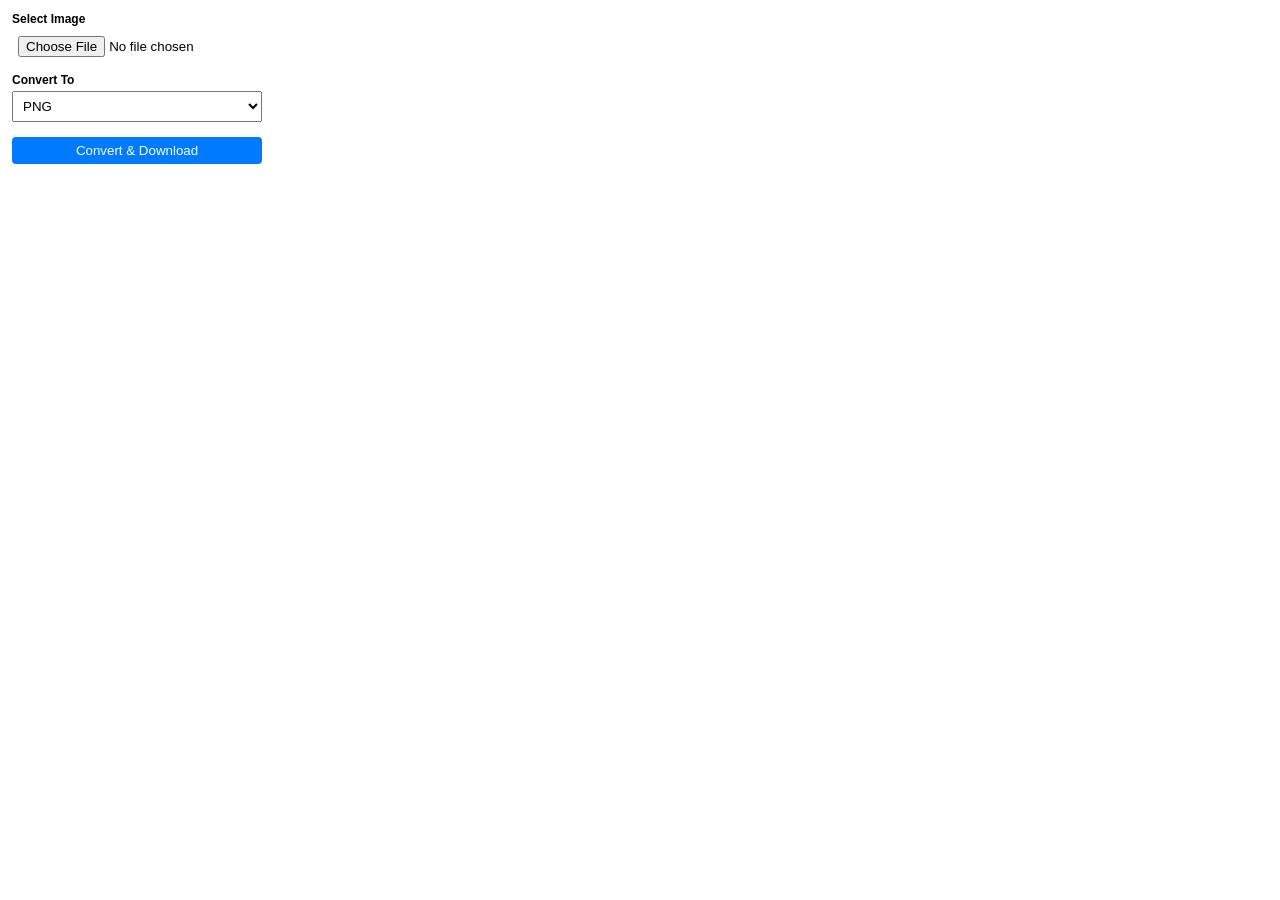
==== index.html @ ce46922d "Update and rename popup.html to index.html" ====
<!DOCTYPE html>
<html lang="en">
<head>
  <meta charset="UTF-8">
  <style>
    body {
      font-family: Arial, sans-serif;
      width: 250px;
      padding: 12px;
      margin: 0;
    }
    .field {
      margin-bottom: 10px;
    }
    label {
      font-size: 12px;
      font-weight: bold;
      display: block;
      margin-bottom: 4px;
    }
    input, select, button {
      width: 100%;
      padding: 6px;
      box-sizing: border-box;
    }
    button {
      background-color: #007bff;
      color: white;
      border: none;
      border-radius: 4px;
      cursor: pointer;
      margin-top: 5px;
    }
    button:hover {
      background-color: #0056b3;
    }
  </style>
</head>
<body>
  <div class="field">
    <label>Select Image</label>
    <input type="file" id="imageInput" accept="image/*">
  </div>

  <div class="field">
    <label>Convert To</label>
    <select id="formatSelect">
      <option value="image/png">PNG</option>
      <option value="image/jpeg">JPEG</option>
      <option value="image/webp">WebP</option>
    </select>
  </div>

  <button id="convertBtn">Convert & Download</button>

  <script src="script.js"></script>
</body>
</html>
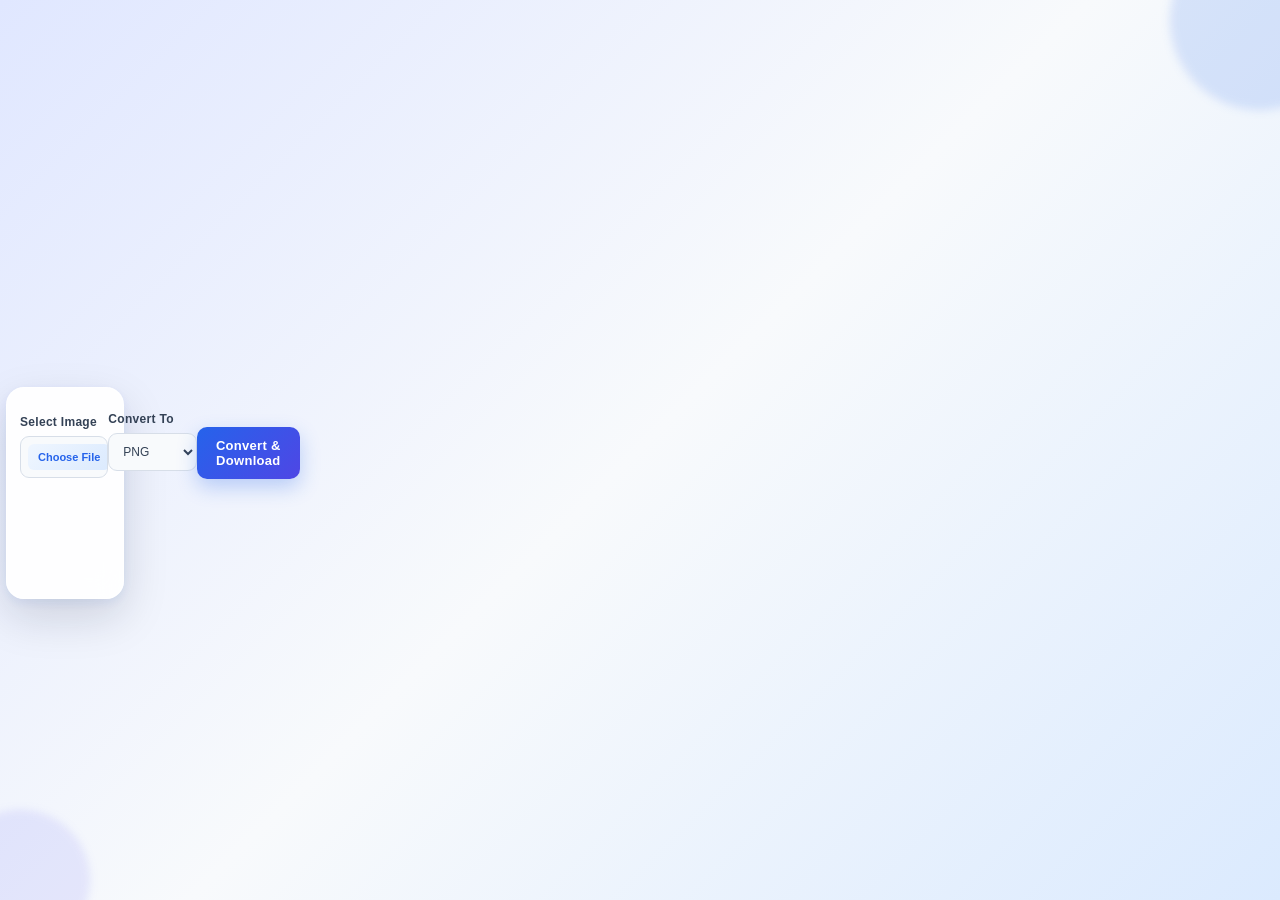
==== commit 65c480b0: "Update index.html" ====
--- a/index.html
+++ b/index.html
@@ -1,42 +1,255 @@
 <!DOCTYPE html>
+
 <html lang="en">
 <head>
   <meta charset="UTF-8">
+
   <style>
+    * {
+      margin: 0;
+      padding: 0;
+      box-sizing: border-box;
+    }
+
     body {
+      width: 320px;
+      min-height: 100vh;
+      padding: 20px;
       font-family: Arial, sans-serif;
-      width: 250px;
-      padding: 12px;
-      margin: 0;
-    }
+      background: linear-gradient(135deg, #e0e7ff, #f8fafc, #dbeafe);
+      display: flex;
+      align-items: center;
+      justify-content: center;
+      color: #1e293b;
+      overflow: hidden;
+    }
+
+    /* Main Container */
+    body::before {
+      content: "";
+      position: fixed;
+      width: 180px;
+      height: 180px;
+      background: rgba(37, 99, 235, 0.15);
+      border-radius: 50%;
+      top: -70px;
+      right: -70px;
+      filter: blur(5px);
+      animation: float 6s ease-in-out infinite;
+    }
+
+    body::after {
+      content: "";
+      position: fixed;
+      width: 140px;
+      height: 140px;
+      background: rgba(99, 102, 241, 0.12);
+      border-radius: 50%;
+      bottom: -50px;
+      left: -50px;
+      filter: blur(4px);
+      animation: floatReverse 7s ease-in-out infinite;
+    }
+
+    /* Make form content appear as one premium card */
+    .field,
+    button {
+      position: relative;
+      z-index: 2;
+    }
+
+    /* Creating a visual card effect */
+    .field:first-child {
+      margin-top: 10px;
+    }
+
+    /* Card-style background behind content */
+    body {
+      position: relative;
+    }
+
+    body > .field,
+    body > button {
+      width: 100%;
+      max-width: 280px;
+    }
+
+    /* Group appearance using fields */
+    .field:first-child::before {
+      content: "";
+      position: absolute;
+      z-index: -1;
+      top: -28px;
+      left: -14px;
+      width: calc(100% + 28px);
+      height: 210px;
+      background: rgba(255, 255, 255, 0.92);
+      border: 1px solid rgba(255, 255, 255, 0.8);
+      border-radius: 18px;
+      box-shadow:
+        0 18px 45px rgba(15, 23, 42, 0.15),
+        0 4px 12px rgba(37, 99, 235, 0.08);
+      backdrop-filter: blur(12px);
+      animation: cardEnter 0.7s ease-out;
+    }
+
     .field {
-      margin-bottom: 10px;
-    }
+      margin-bottom: 18px;
+      animation: fadeUp 0.6s ease forwards;
+    }
+
+    .field:nth-child(2) {
+      animation-delay: 0.1s;
+    }
+
     label {
       font-size: 12px;
-      font-weight: bold;
+      font-weight: 700;
       display: block;
-      margin-bottom: 4px;
-    }
-    input, select, button {
+      margin-bottom: 7px;
+      color: #334155;
+      letter-spacing: 0.3px;
+    }
+
+    input,
+    select {
       width: 100%;
-      padding: 6px;
-      box-sizing: border-box;
-    }
+      padding: 10px;
+      border: 1px solid #d7dee8;
+      border-radius: 9px;
+      background: #f8fafc;
+      color: #334155;
+      font-size: 12px;
+      outline: none;
+      transition: all 0.25s ease;
+    }
+
+    input:hover,
+    select:hover {
+      border-color: #93c5fd;
+      background: #ffffff;
+    }
+
+    input:focus,
+    select:focus {
+      border-color: #2563eb;
+      background: #ffffff;
+      box-shadow: 0 0 0 4px rgba(37, 99, 235, 0.12);
+      transform: translateY(-1px);
+    }
+
+    /* File Input */
+    input[type="file"] {
+      cursor: pointer;
+      padding: 7px;
+    }
+
+    input[type="file"]::file-selector-button {
+      border: none;
+      background: linear-gradient(135deg, #eff6ff, #dbeafe);
+      color: #2563eb;
+      padding: 7px 10px;
+      border-radius: 6px;
+      margin-right: 8px;
+      font-size: 11px;
+      font-weight: 700;
+      cursor: pointer;
+      transition: all 0.25s ease;
+    }
+
+    input[type="file"]::file-selector-button:hover {
+      background: #2563eb;
+      color: white;
+      transform: scale(1.03);
+    }
+
+    select {
+      cursor: pointer;
+    }
+
+    /* Button */
     button {
-      background-color: #007bff;
+      padding: 11px;
+      margin-top: 5px;
+      border: none;
+      border-radius: 10px;
+      background: linear-gradient(135deg, #2563eb, #4f46e5);
       color: white;
-      border: none;
-      border-radius: 4px;
-      cursor: pointer;
-      margin-top: 5px;
-    }
+      font-size: 13px;
+      font-weight: 700;
+      letter-spacing: 0.3px;
+      cursor: pointer;
+      box-shadow:
+        0 8px 20px rgba(37, 99, 235, 0.28);
+      transition: all 0.25s ease;
+      animation: fadeUp 0.6s ease forwards;
+      animation-delay: 0.2s;
+      opacity: 0;
+    }
+
     button:hover {
-      background-color: #0056b3;
+      transform: translateY(-3px);
+      box-shadow:
+        0 12px 25px rgba(37, 99, 235, 0.35);
+    }
+
+    button:active {
+      transform: translateY(0);
+      box-shadow:
+        0 5px 12px rgba(37, 99, 235, 0.25);
+    }
+
+    /* Animations */
+
+    @keyframes cardEnter {
+      from {
+        opacity: 0;
+        transform: scale(0.94) translateY(15px);
+      }
+
+      to {
+        opacity: 1;
+        transform: scale(1) translateY(0);
+      }
+    }
+
+    @keyframes fadeUp {
+      from {
+        opacity: 0;
+        transform: translateY(15px);
+      }
+
+      to {
+        opacity: 1;
+        transform: translateY(0);
+      }
+    }
+
+    @keyframes float {
+      0%, 100% {
+        transform: translate(0, 0);
+      }
+
+      50% {
+        transform: translate(-15px, 15px);
+      }
+    }
+
+    @keyframes floatReverse {
+      0%, 100% {
+        transform: translate(0, 0);
+      }
+
+      50% {
+        transform: translate(15px, -12px);
+      }
     }
   </style>
+
 </head>
+
 <body>
+
   <div class="field">
     <label>Select Image</label>
     <input type="file" id="imageInput" accept="image/*">
@@ -51,8 +264,9 @@
     </select>
   </div>
 
-  <button id="convertBtn">Convert & Download</button>
+<button id="convertBtn">Convert & Download</button>
 
   <script src="script.js"></script>
+
 </body>
 </html>
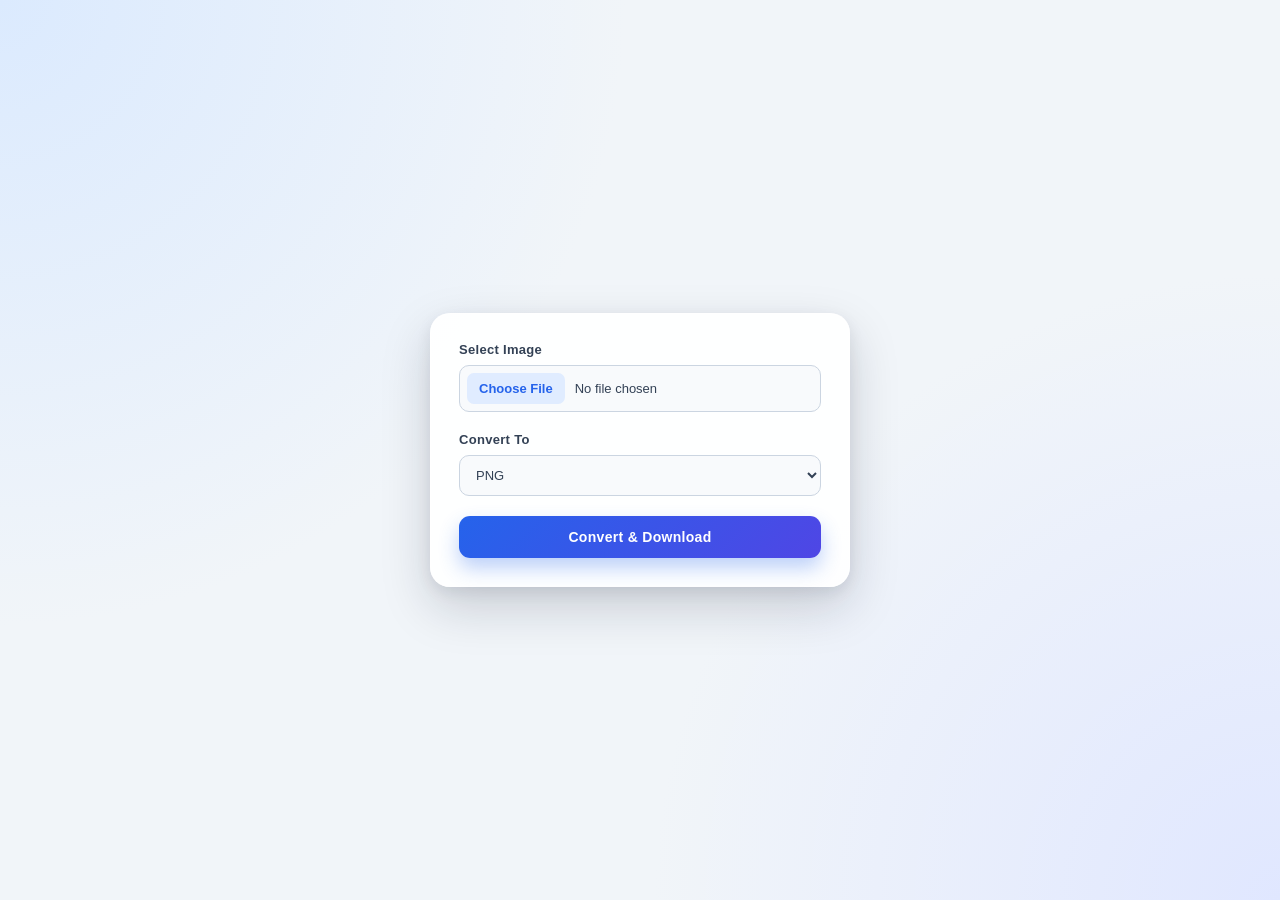
==== commit 9e91df17: "Update index.html" ====
--- a/index.html
+++ b/index.html
@@ -1,5 +1,4 @@
 <!DOCTYPE html>
-
 <html lang="en">
 <head>
   <meta charset="UTF-8">
@@ -12,89 +11,47 @@
     }
 
     body {
-      width: 320px;
+      font-family: Arial, sans-serif;
+      width: 100%;
       min-height: 100vh;
+
+      display: flex;
+      justify-content: center;
+      align-items: center;
+
       padding: 20px;
-      font-family: Arial, sans-serif;
-      background: linear-gradient(135deg, #e0e7ff, #f8fafc, #dbeafe);
-      display: flex;
-      align-items: center;
-      justify-content: center;
+
+      background:
+        radial-gradient(circle at top left, #dbeafe, transparent 40%),
+        radial-gradient(circle at bottom right, #e0e7ff, transparent 40%),
+        #f1f5f9;
+
       color: #1e293b;
-      overflow: hidden;
-    }
-
-    /* Main Container */
-    body::before {
-      content: "";
-      position: fixed;
-      width: 180px;
-      height: 180px;
-      background: rgba(37, 99, 235, 0.15);
-      border-radius: 50%;
-      top: -70px;
-      right: -70px;
-      filter: blur(5px);
-      animation: float 6s ease-in-out infinite;
-    }
-
-    body::after {
-      content: "";
-      position: fixed;
-      width: 140px;
-      height: 140px;
-      background: rgba(99, 102, 241, 0.12);
-      border-radius: 50%;
-      bottom: -50px;
-      left: -50px;
-      filter: blur(4px);
-      animation: floatReverse 7s ease-in-out infinite;
-    }
-
-    /* Make form content appear as one premium card */
-    .field,
-    button {
-      position: relative;
-      z-index: 2;
-    }
-
-    /* Creating a visual card effect */
-    .field:first-child {
-      margin-top: 10px;
-    }
-
-    /* Card-style background behind content */
-    body {
-      position: relative;
-    }
-
-    body > .field,
-    body > button {
-      width: 100%;
-      max-width: 280px;
-    }
-
-    /* Group appearance using fields */
-    .field:first-child::before {
-      content: "";
-      position: absolute;
-      z-index: -1;
-      top: -28px;
-      left: -14px;
-      width: calc(100% + 28px);
-      height: 210px;
+    }
+
+    /* Main Card */
+    .converter-box {
+      width: 100%;
+      max-width: 420px;
+
+      padding: 28px;
+
       background: rgba(255, 255, 255, 0.92);
+
+      border-radius: 20px;
+
       border: 1px solid rgba(255, 255, 255, 0.8);
-      border-radius: 18px;
-      box-shadow:
-        0 18px 45px rgba(15, 23, 42, 0.15),
-        0 4px 12px rgba(37, 99, 235, 0.08);
-      backdrop-filter: blur(12px);
-      animation: cardEnter 0.7s ease-out;
+
+      box-shadow:
+        0 20px 50px rgba(15, 23, 42, 0.18),
+        0 5px 15px rgba(15, 23, 42, 0.08);
+
+      animation: cardAnimation 0.7s ease forwards;
     }
 
     .field {
-      margin-bottom: 18px;
+      margin-bottom: 20px;
+
       animation: fadeUp 0.6s ease forwards;
     }
 
@@ -103,64 +60,91 @@
     }
 
     label {
-      font-size: 12px;
+      display: block;
+
+      margin-bottom: 8px;
+
+      font-size: 13px;
       font-weight: 700;
-      display: block;
-      margin-bottom: 7px;
+
       color: #334155;
+
       letter-spacing: 0.3px;
     }
 
+    /* Inputs */
     input,
     select {
       width: 100%;
-      padding: 10px;
-      border: 1px solid #d7dee8;
-      border-radius: 9px;
+
+      padding: 11px 12px;
+
+      border: 1px solid #cbd5e1;
+
+      border-radius: 10px;
+
       background: #f8fafc;
+
       color: #334155;
-      font-size: 12px;
+
+      font-size: 13px;
+
       outline: none;
+
       transition: all 0.25s ease;
     }
 
     input:hover,
     select:hover {
       border-color: #93c5fd;
-      background: #ffffff;
+      background: white;
     }
 
     input:focus,
     select:focus {
+      background: white;
+
       border-color: #2563eb;
-      background: #ffffff;
-      box-shadow: 0 0 0 4px rgba(37, 99, 235, 0.12);
+
+      box-shadow:
+        0 0 0 4px rgba(37, 99, 235, 0.12);
+
       transform: translateY(-1px);
     }
 
     /* File Input */
     input[type="file"] {
-      cursor: pointer;
       padding: 7px;
+
+      cursor: pointer;
     }
 
     input[type="file"]::file-selector-button {
       border: none;
-      background: linear-gradient(135deg, #eff6ff, #dbeafe);
+
+      padding: 8px 12px;
+
+      margin-right: 10px;
+
+      border-radius: 7px;
+
+      background: #e0ecff;
+
       color: #2563eb;
-      padding: 7px 10px;
-      border-radius: 6px;
-      margin-right: 8px;
-      font-size: 11px;
+
       font-weight: 700;
-      cursor: pointer;
+
+      cursor: pointer;
+
       transition: all 0.25s ease;
     }
 
     input[type="file"]::file-selector-button:hover {
       background: #2563eb;
+
       color: white;
-      transform: scale(1.03);
+
+      transform: translateY(-1px);
     }
 
     select {
@@ -169,47 +153,67 @@
 
     /* Button */
     button {
-      padding: 11px;
-      margin-top: 5px;
+      width: 100%;
+
+      padding: 13px;
+
       border: none;
-      border-radius: 10px;
-      background: linear-gradient(135deg, #2563eb, #4f46e5);
+
+      border-radius: 11px;
+
+      background: linear-gradient(
+        135deg,
+        #2563eb,
+        #4f46e5
+      );
+
       color: white;
-      font-size: 13px;
+
+      font-size: 14px;
+
       font-weight: 700;
+
       letter-spacing: 0.3px;
-      cursor: pointer;
-      box-shadow:
-        0 8px 20px rgba(37, 99, 235, 0.28);
+
+      cursor: pointer;
+
+      box-shadow:
+        0 10px 20px rgba(37, 99, 235, 0.3);
+
       transition: all 0.25s ease;
+
       animation: fadeUp 0.6s ease forwards;
+
       animation-delay: 0.2s;
+
       opacity: 0;
     }
 
     button:hover {
       transform: translateY(-3px);
-      box-shadow:
-        0 12px 25px rgba(37, 99, 235, 0.35);
+
+      box-shadow:
+        0 15px 30px rgba(37, 99, 235, 0.4);
     }
 
     button:active {
-      transform: translateY(0);
-      box-shadow:
-        0 5px 12px rgba(37, 99, 235, 0.25);
+      transform: scale(0.98);
+
+      box-shadow:
+        0 6px 15px rgba(37, 99, 235, 0.3);
     }
 
     /* Animations */
 
-    @keyframes cardEnter {
+    @keyframes cardAnimation {
       from {
         opacity: 0;
-        transform: scale(0.94) translateY(15px);
+        transform: translateY(25px) scale(0.96);
       }
 
       to {
         opacity: 1;
-        transform: scale(1) translateY(0);
+        transform: translateY(0) scale(1);
       }
     }
 
@@ -224,47 +228,41 @@
         transform: translateY(0);
       }
     }
-
-    @keyframes float {
-      0%, 100% {
-        transform: translate(0, 0);
-      }
-
-      50% {
-        transform: translate(-15px, 15px);
-      }
-    }
-
-    @keyframes floatReverse {
-      0%, 100% {
-        transform: translate(0, 0);
-      }
-
-      50% {
-        transform: translate(15px, -12px);
-      }
-    }
   </style>
-
 </head>
 
 <body>
 
-  <div class="field">
-    <label>Select Image</label>
-    <input type="file" id="imageInput" accept="image/*">
+  <div class="converter-box">
+
+    <div class="field">
+      <label>Select Image</label>
+
+      <input
+        type="file"
+        id="imageInput"
+        accept="image/*"
+      >
+    </div>
+
+
+    <div class="field">
+      <label>Convert To</label>
+
+      <select id="formatSelect">
+        <option value="image/png">PNG</option>
+        <option value="image/jpeg">JPEG</option>
+        <option value="image/webp">WebP</option>
+      </select>
+    </div>
+
+
+    <button id="convertBtn">
+      Convert & Download
+    </button>
+
   </div>
 
-  <div class="field">
-    <label>Convert To</label>
-    <select id="formatSelect">
-      <option value="image/png">PNG</option>
-      <option value="image/jpeg">JPEG</option>
-      <option value="image/webp">WebP</option>
-    </select>
-  </div>
-
-<button id="convertBtn">Convert & Download</button>
 
   <script src="script.js"></script>
 
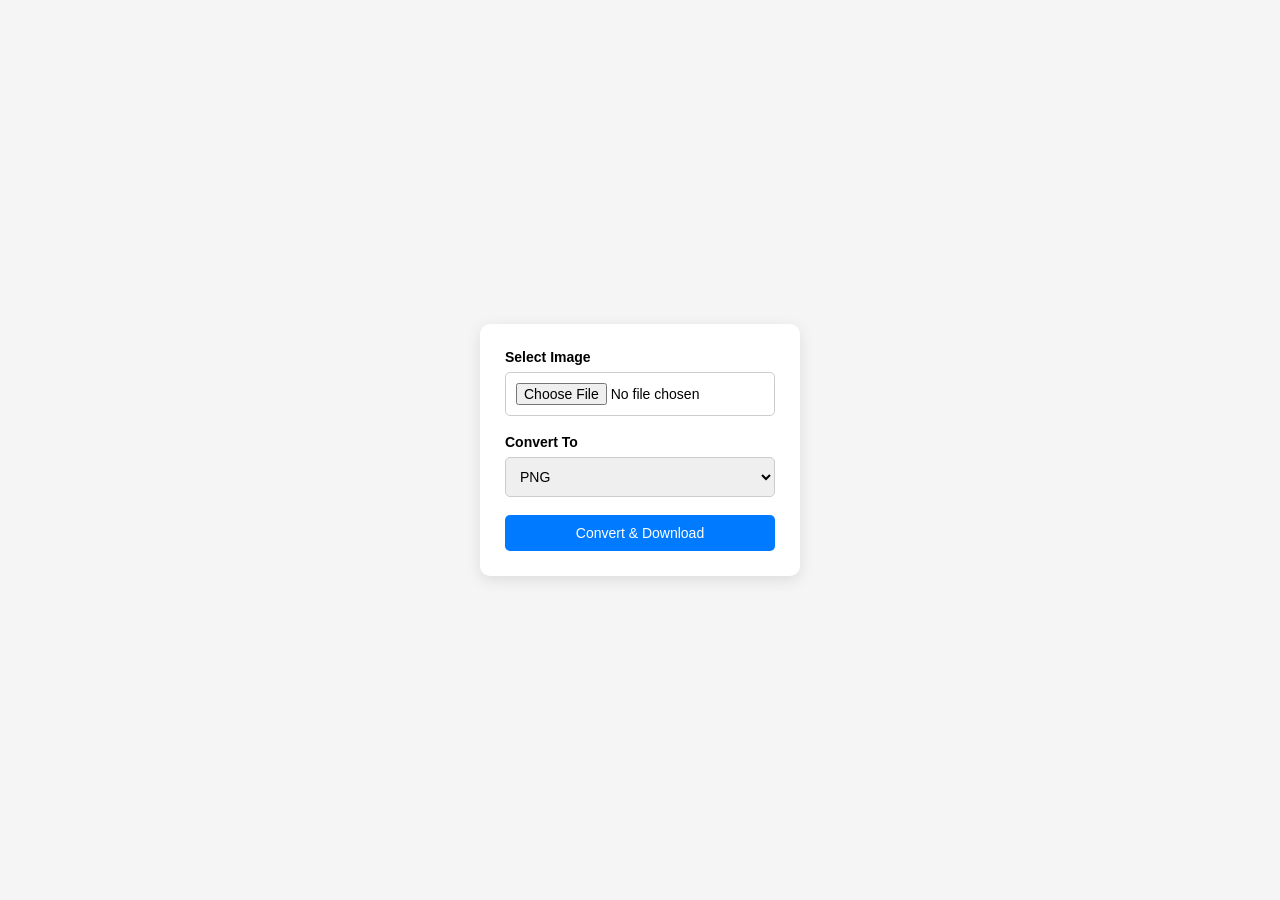
==== commit 1f7b44cf: "Update index.html" ====
--- a/index.html
+++ b/index.html
@@ -5,228 +5,69 @@
 
   <style>
     * {
-      margin: 0;
-      padding: 0;
       box-sizing: border-box;
     }
 
     body {
       font-family: Arial, sans-serif;
-      width: 100%;
+      margin: 0;
       min-height: 100vh;
 
       display: flex;
       justify-content: center;
       align-items: center;
 
-      padding: 20px;
-
-      background:
-        radial-gradient(circle at top left, #dbeafe, transparent 40%),
-        radial-gradient(circle at bottom right, #e0e7ff, transparent 40%),
-        #f1f5f9;
-
-      color: #1e293b;
+      background-color: #f5f5f5;
     }
 
-    /* Main Card */
     .converter-box {
-      width: 100%;
-      max-width: 420px;
+      width: 320px;
+      padding: 25px;
 
-      padding: 28px;
+      background-color: white;
+      border-radius: 10px;
 
-      background: rgba(255, 255, 255, 0.92);
-
-      border-radius: 20px;
-
-      border: 1px solid rgba(255, 255, 255, 0.8);
-
-      box-shadow:
-        0 20px 50px rgba(15, 23, 42, 0.18),
-        0 5px 15px rgba(15, 23, 42, 0.08);
-
-      animation: cardAnimation 0.7s ease forwards;
+      box-shadow: 0 4px 15px rgba(0, 0, 0, 0.1);
     }
 
     .field {
-      margin-bottom: 20px;
-
-      animation: fadeUp 0.6s ease forwards;
-    }
-
-    .field:nth-child(2) {
-      animation-delay: 0.1s;
+      margin-bottom: 18px;
     }
 
     label {
       display: block;
+      margin-bottom: 7px;
 
-      margin-bottom: 8px;
-
-      font-size: 13px;
-      font-weight: 700;
-
-      color: #334155;
-
-      letter-spacing: 0.3px;
+      font-size: 14px;
+      font-weight: bold;
     }
 
-    /* Inputs */
+    input,
+    select,
+    button {
+      width: 100%;
+      padding: 10px;
+
+      border-radius: 5px;
+      font-size: 14px;
+    }
+
     input,
     select {
-      width: 100%;
-
-      padding: 11px 12px;
-
-      border: 1px solid #cbd5e1;
-
-      border-radius: 10px;
-
-      background: #f8fafc;
-
-      color: #334155;
-
-      font-size: 13px;
-
-      outline: none;
-
-      transition: all 0.25s ease;
+      border: 1px solid #ccc;
     }
 
-    input:hover,
-    select:hover {
-      border-color: #93c5fd;
-      background: white;
-    }
+    button {
+      border: none;
 
-    input:focus,
-    select:focus {
-      background: white;
-
-      border-color: #2563eb;
-
-      box-shadow:
-        0 0 0 4px rgba(37, 99, 235, 0.12);
-
-      transform: translateY(-1px);
-    }
-
-    /* File Input */
-    input[type="file"] {
-      padding: 7px;
+      background-color: #007bff;
+      color: white;
 
       cursor: pointer;
     }
 
-    input[type="file"]::file-selector-button {
-      border: none;
-
-      padding: 8px 12px;
-
-      margin-right: 10px;
-
-      border-radius: 7px;
-
-      background: #e0ecff;
-
-      color: #2563eb;
-
-      font-weight: 700;
-
-      cursor: pointer;
-
-      transition: all 0.25s ease;
-    }
-
-    input[type="file"]::file-selector-button:hover {
-      background: #2563eb;
-
-      color: white;
-
-      transform: translateY(-1px);
-    }
-
-    select {
-      cursor: pointer;
-    }
-
-    /* Button */
-    button {
-      width: 100%;
-
-      padding: 13px;
-
-      border: none;
-
-      border-radius: 11px;
-
-      background: linear-gradient(
-        135deg,
-        #2563eb,
-        #4f46e5
-      );
-
-      color: white;
-
-      font-size: 14px;
-
-      font-weight: 700;
-
-      letter-spacing: 0.3px;
-
-      cursor: pointer;
-
-      box-shadow:
-        0 10px 20px rgba(37, 99, 235, 0.3);
-
-      transition: all 0.25s ease;
-
-      animation: fadeUp 0.6s ease forwards;
-
-      animation-delay: 0.2s;
-
-      opacity: 0;
-    }
-
     button:hover {
-      transform: translateY(-3px);
-
-      box-shadow:
-        0 15px 30px rgba(37, 99, 235, 0.4);
-    }
-
-    button:active {
-      transform: scale(0.98);
-
-      box-shadow:
-        0 6px 15px rgba(37, 99, 235, 0.3);
-    }
-
-    /* Animations */
-
-    @keyframes cardAnimation {
-      from {
-        opacity: 0;
-        transform: translateY(25px) scale(0.96);
-      }
-
-      to {
-        opacity: 1;
-        transform: translateY(0) scale(1);
-      }
-    }
-
-    @keyframes fadeUp {
-      from {
-        opacity: 0;
-        transform: translateY(15px);
-      }
-
-      to {
-        opacity: 1;
-        transform: translateY(0);
-      }
+      background-color: #0056b3;
     }
   </style>
 </head>
@@ -237,18 +78,11 @@
 
     <div class="field">
       <label>Select Image</label>
-
-      <input
-        type="file"
-        id="imageInput"
-        accept="image/*"
-      >
+      <input type="file" id="imageInput" accept="image/*">
     </div>
-
 
     <div class="field">
       <label>Convert To</label>
-
       <select id="formatSelect">
         <option value="image/png">PNG</option>
         <option value="image/jpeg">JPEG</option>
@@ -256,13 +90,9 @@
       </select>
     </div>
 
-
-    <button id="convertBtn">
-      Convert & Download
-    </button>
+    <button id="convertBtn">Convert & Download</button>
 
   </div>
-
 
   <script src="script.js"></script>
 
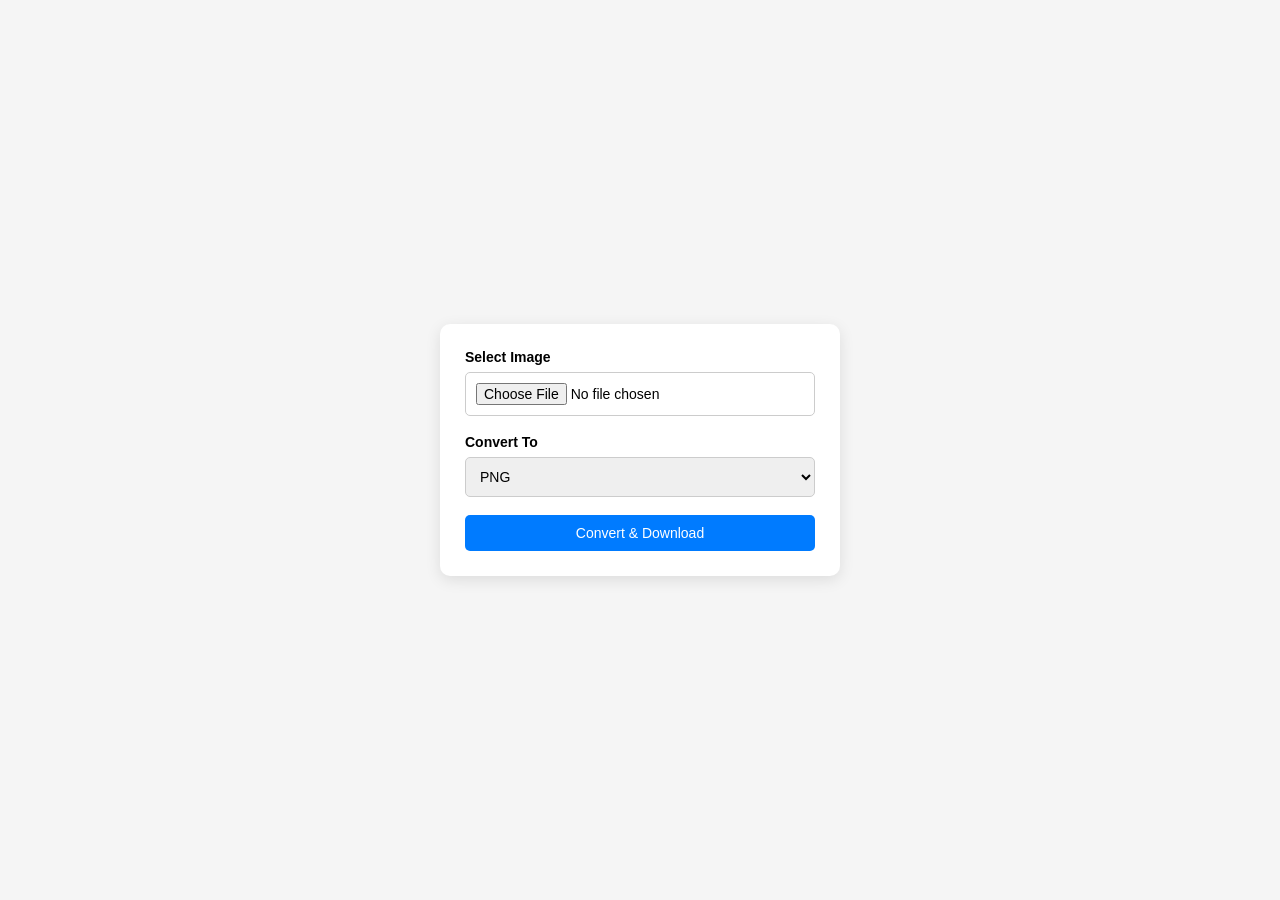
==== commit bc2dd932: "Update index.html" ====
--- a/index.html
+++ b/index.html
@@ -21,7 +21,7 @@
     }
 
     .converter-box {
-      width: 320px;
+      width: 400px;
       padding: 25px;
 
       background-color: white;
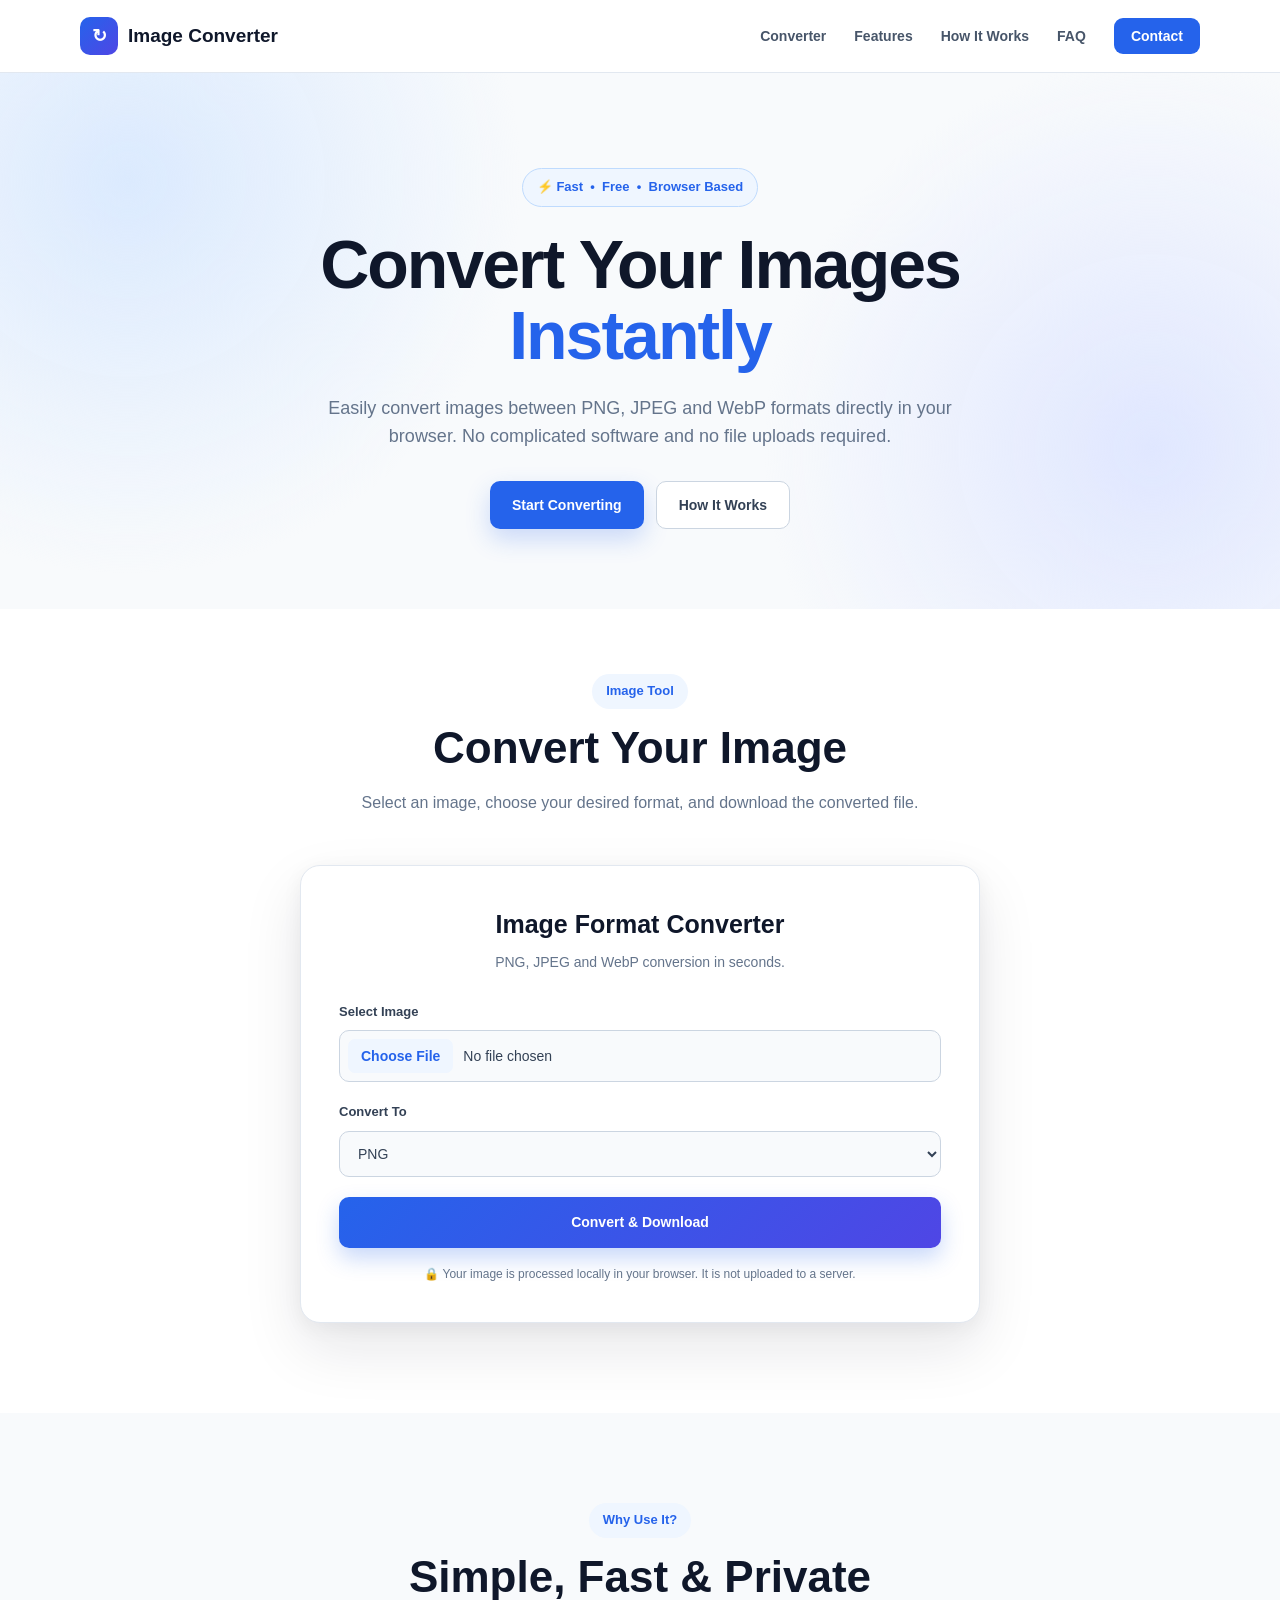
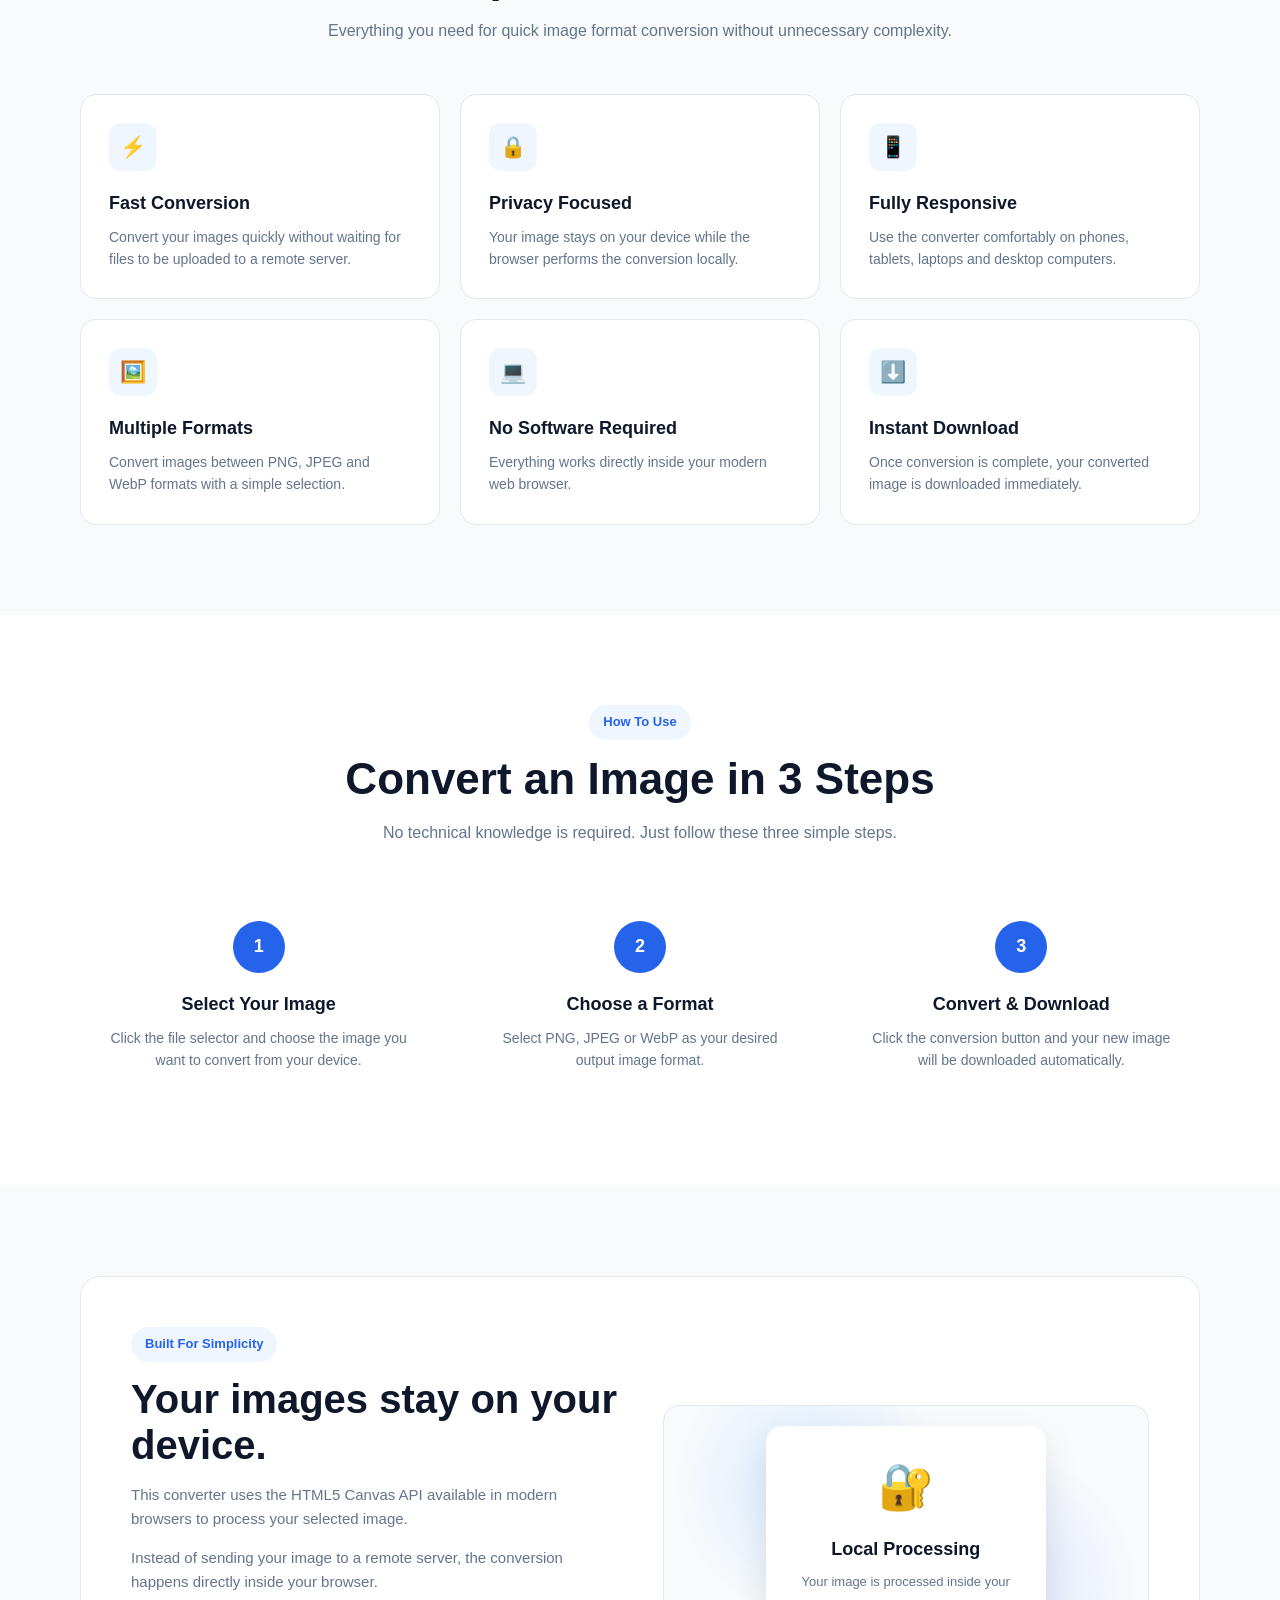
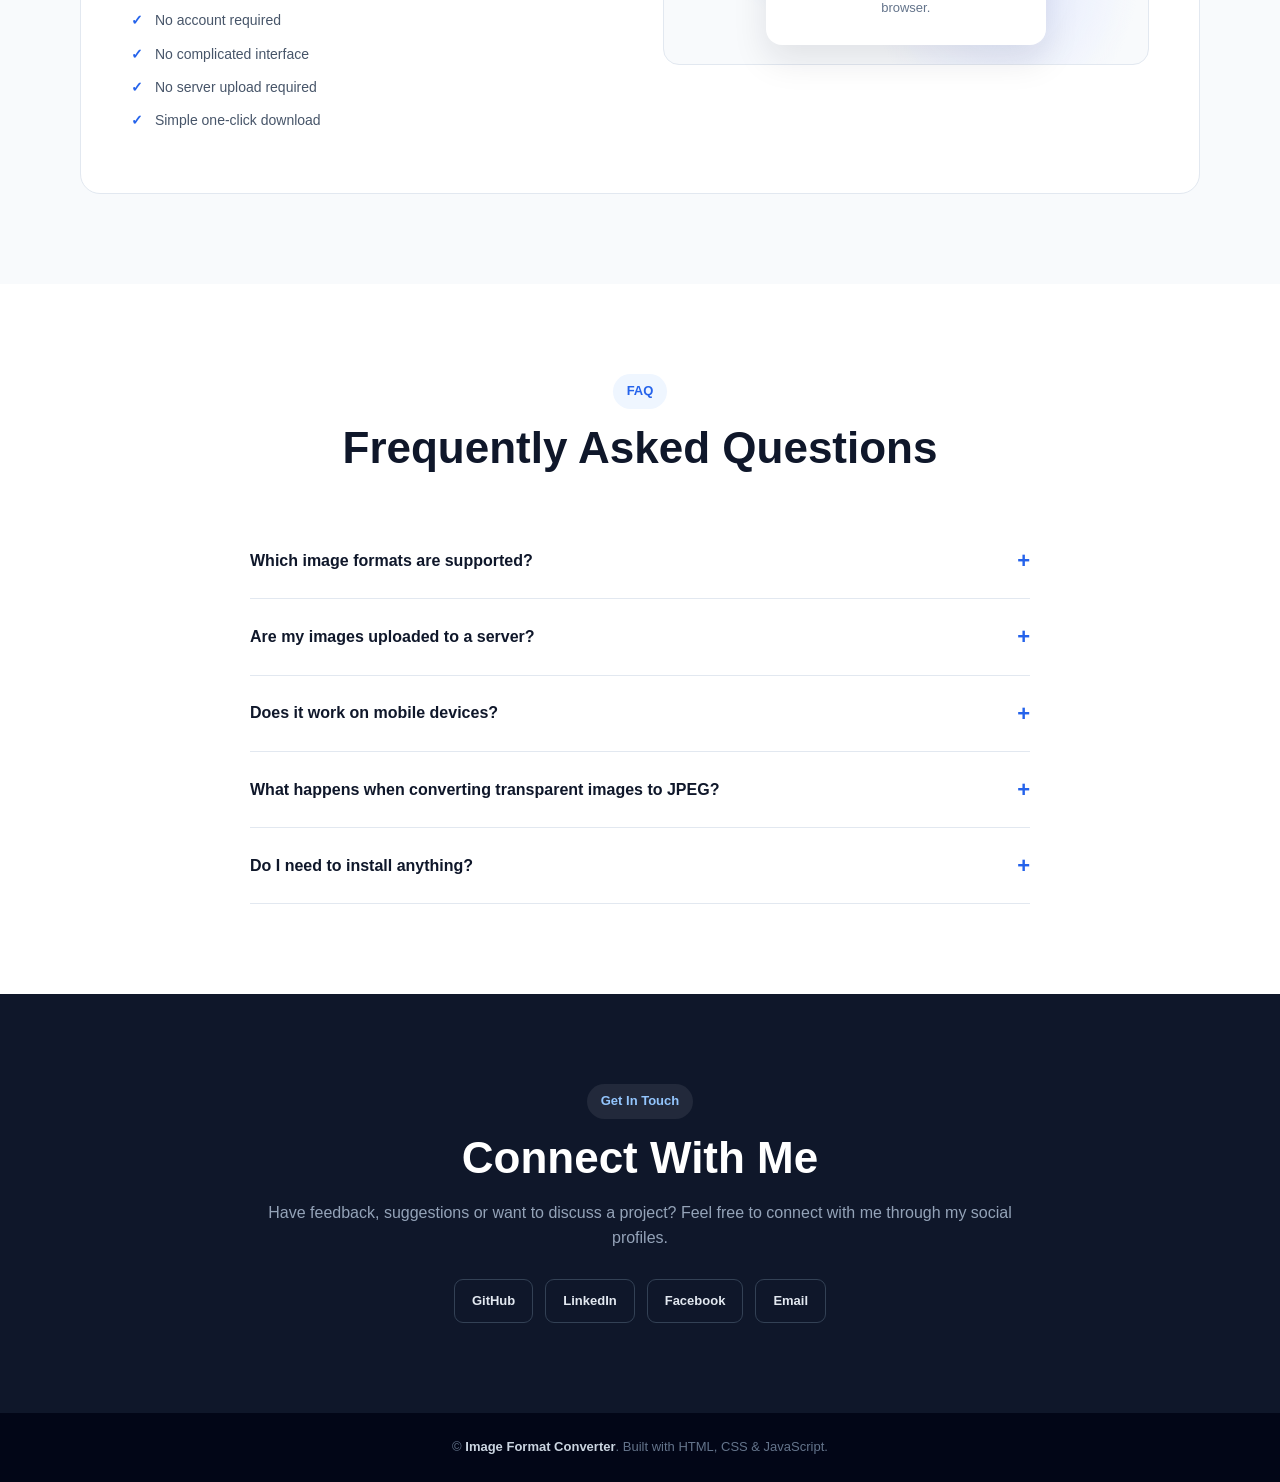
==== commit d1669d44: "Update greeting from 'Hello' to 'Goodbye'" ====
--- a/index.html
+++ b/index.html
@@ -1,100 +1,1568 @@
 <!DOCTYPE html>
 <html lang="en">
 <head>
-  <meta charset="UTF-8">
-
-  <style>
-    * {
-      box-sizing: border-box;
-    }
-
-    body {
-      font-family: Arial, sans-serif;
-      margin: 0;
-      min-height: 100vh;
-
-      display: flex;
-      justify-content: center;
-      align-items: center;
-
-      background-color: #f5f5f5;
-    }
-
-    .converter-box {
-      width: 400px;
-      padding: 25px;
-
-      background-color: white;
-      border-radius: 10px;
-
-      box-shadow: 0 4px 15px rgba(0, 0, 0, 0.1);
-    }
-
-    .field {
-      margin-bottom: 18px;
-    }
-
-    label {
-      display: block;
-      margin-bottom: 7px;
-
-      font-size: 14px;
-      font-weight: bold;
-    }
-
-    input,
-    select,
-    button {
-      width: 100%;
-      padding: 10px;
-
-      border-radius: 5px;
-      font-size: 14px;
-    }
-
-    input,
-    select {
-      border: 1px solid #ccc;
-    }
-
-    button {
-      border: none;
-
-      background-color: #007bff;
-      color: white;
-
-      cursor: pointer;
-    }
-
-    button:hover {
-      background-color: #0056b3;
-    }
-  </style>
+    <meta charset="UTF-8">
+
+    <meta name="viewport"
+          content="width=device-width, initial-scale=1.0">
+
+    <meta name="description"
+          content="Free online image format converter. Convert PNG, JPEG and WebP images directly in your browser without uploading your files.">
+
+    <meta name="keywords"
+          content="image converter, PNG converter, JPEG converter, WebP converter, image format converter">
+
+    <meta name="author"
+          content="Your Name">
+
+    <meta name="theme-color"
+          content="#2563eb">
+
+    <title>Image Format Converter | Convert PNG, JPEG & WebP</title>
+
+    <link rel="manifest" href="manifest.json">
+
+    <style>
+        /* =========================
+           RESET
+        ========================= */
+
+        * {
+            margin: 0;
+            padding: 0;
+            box-sizing: border-box;
+        }
+
+        html {
+            scroll-behavior: smooth;
+        }
+
+        body {
+            font-family: Arial, Helvetica, sans-serif;
+            color: #0f172a;
+            background: #ffffff;
+            line-height: 1.6;
+            overflow-x: hidden;
+        }
+
+        img {
+            max-width: 100%;
+            display: block;
+        }
+
+        a {
+            text-decoration: none;
+            color: inherit;
+        }
+
+        button,
+        input,
+        select {
+            font: inherit;
+        }
+
+        /* =========================
+           GLOBAL
+        ========================= */
+
+        .container {
+            width: min(1120px, calc(100% - 40px));
+            margin: 0 auto;
+        }
+
+        .section {
+            padding: 90px 0;
+        }
+
+        .section-header {
+            max-width: 680px;
+            margin: 0 auto 50px;
+            text-align: center;
+        }
+
+        .section-tag {
+            display: inline-block;
+            padding: 7px 14px;
+            margin-bottom: 14px;
+            border-radius: 999px;
+            background: #eff6ff;
+            color: #2563eb;
+            font-size: 13px;
+            font-weight: 700;
+        }
+
+        .section-title {
+            font-size: clamp(30px, 5vw, 44px);
+            line-height: 1.15;
+            margin-bottom: 16px;
+            color: #0f172a;
+        }
+
+        .section-description {
+            color: #64748b;
+            font-size: 16px;
+        }
+
+        /* =========================
+           NAVBAR
+        ========================= */
+
+        .navbar {
+            position: sticky;
+            top: 0;
+            z-index: 1000;
+            width: 100%;
+            background: rgba(255, 255, 255, 0.94);
+            backdrop-filter: blur(12px);
+            border-bottom: 1px solid #e2e8f0;
+        }
+
+        .nav-inner {
+            min-height: 72px;
+            display: flex;
+            align-items: center;
+            justify-content: space-between;
+            gap: 30px;
+        }
+
+        .logo {
+            display: flex;
+            align-items: center;
+            gap: 10px;
+            font-size: 19px;
+            font-weight: 800;
+            color: #0f172a;
+            white-space: nowrap;
+        }
+
+        .logo-icon {
+            width: 38px;
+            height: 38px;
+            border-radius: 10px;
+            display: grid;
+            place-items: center;
+            background: linear-gradient(135deg, #2563eb, #4f46e5);
+            color: white;
+            font-size: 18px;
+        }
+
+        .nav-links {
+            display: flex;
+            align-items: center;
+            gap: 28px;
+            list-style: none;
+        }
+
+        .nav-links a {
+            color: #475569;
+            font-size: 14px;
+            font-weight: 600;
+            transition: 0.2s ease;
+        }
+
+        .nav-links a:hover {
+            color: #2563eb;
+        }
+
+        .nav-button {
+            padding: 10px 17px;
+            border-radius: 9px;
+            background: #2563eb;
+            color: white !important;
+        }
+
+        .nav-button:hover {
+            background: #1d4ed8;
+        }
+
+        .menu-button {
+            display: none;
+            border: 0;
+            background: transparent;
+            font-size: 25px;
+            cursor: pointer;
+            color: #0f172a;
+        }
+
+        /* =========================
+           HERO
+        ========================= */
+
+        .hero {
+            position: relative;
+            padding: 95px 0 80px;
+            background:
+                radial-gradient(circle at 10% 20%, #dbeafe 0, transparent 32%),
+                radial-gradient(circle at 90% 70%, #e0e7ff 0, transparent 32%),
+                #f8fafc;
+        }
+
+        .hero-content {
+            max-width: 850px;
+            margin: 0 auto;
+            text-align: center;
+        }
+
+        .hero-badge {
+            display: inline-flex;
+            align-items: center;
+            gap: 7px;
+            padding: 8px 14px;
+            border: 1px solid #bfdbfe;
+            border-radius: 999px;
+            background: #eff6ff;
+            color: #2563eb;
+            font-size: 13px;
+            font-weight: 700;
+            margin-bottom: 22px;
+        }
+
+        .hero h1 {
+            font-size: clamp(38px, 7vw, 68px);
+            line-height: 1.05;
+            letter-spacing: -2px;
+            color: #0f172a;
+            margin-bottom: 22px;
+        }
+
+        .hero h1 span {
+            color: #2563eb;
+        }
+
+        .hero-text {
+            max-width: 680px;
+            margin: 0 auto 30px;
+            color: #64748b;
+            font-size: clamp(15px, 2vw, 18px);
+        }
+
+        .hero-actions {
+            display: flex;
+            justify-content: center;
+            gap: 12px;
+            flex-wrap: wrap;
+        }
+
+        .primary-button,
+        .secondary-button {
+            display: inline-flex;
+            justify-content: center;
+            align-items: center;
+            min-height: 48px;
+            padding: 0 22px;
+            border-radius: 10px;
+            font-weight: 700;
+            font-size: 14px;
+            transition: 0.25s ease;
+        }
+
+        .primary-button {
+            background: #2563eb;
+            color: white;
+            box-shadow: 0 10px 25px rgba(37, 99, 235, 0.22);
+        }
+
+        .primary-button:hover {
+            transform: translateY(-2px);
+            background: #1d4ed8;
+        }
+
+        .secondary-button {
+            border: 1px solid #cbd5e1;
+            background: white;
+            color: #334155;
+        }
+
+        .secondary-button:hover {
+            border-color: #93c5fd;
+            color: #2563eb;
+        }
+
+        /* =========================
+           CONVERTER
+        ========================= */
+
+        .converter-section {
+            background: #ffffff;
+            padding-top: 65px;
+        }
+
+        .converter-wrapper {
+            width: min(680px, 100%);
+            margin: 0 auto;
+        }
+
+        .converter-box {
+            padding: clamp(22px, 5vw, 38px);
+            background: white;
+            border: 1px solid #e2e8f0;
+            border-radius: 20px;
+            box-shadow:
+                0 25px 60px rgba(15, 23, 42, 0.10),
+                0 5px 20px rgba(15, 23, 42, 0.05);
+        }
+
+        .converter-heading {
+            text-align: center;
+            margin-bottom: 28px;
+        }
+
+        .converter-heading h2 {
+            font-size: 25px;
+            margin-bottom: 7px;
+        }
+
+        .converter-heading p {
+            color: #64748b;
+            font-size: 14px;
+        }
+
+        .field {
+            margin-bottom: 20px;
+        }
+
+        .field label {
+            display: block;
+            margin-bottom: 8px;
+            font-size: 13px;
+            font-weight: 700;
+            color: #334155;
+        }
+
+        input,
+        select {
+            width: 100%;
+            padding: 13px 14px;
+            border: 1px solid #cbd5e1;
+            border-radius: 10px;
+            background: #f8fafc;
+            color: #334155;
+            font-size: 14px;
+            outline: none;
+            transition: 0.2s ease;
+        }
+
+        input:hover,
+        select:hover {
+            border-color: #93c5fd;
+            background: white;
+        }
+
+        input:focus,
+        select:focus {
+            background: white;
+            border-color: #2563eb;
+            box-shadow: 0 0 0 4px rgba(37, 99, 235, 0.10);
+        }
+
+        input[type="file"] {
+            padding: 8px;
+            cursor: pointer;
+        }
+
+        input[type="file"]::file-selector-button {
+            border: 0;
+            padding: 9px 13px;
+            margin-right: 10px;
+            border-radius: 7px;
+            background: #eff6ff;
+            color: #2563eb;
+            font-weight: 700;
+            cursor: pointer;
+        }
+
+        .convert-button {
+            width: 100%;
+            padding: 14px;
+            border: 0;
+            border-radius: 10px;
+            background: linear-gradient(135deg, #2563eb, #4f46e5);
+            color: white;
+            font-size: 14px;
+            font-weight: 700;
+            cursor: pointer;
+            box-shadow: 0 10px 22px rgba(37, 99, 235, 0.25);
+            transition: 0.25s ease;
+        }
+
+        .convert-button:hover {
+            transform: translateY(-2px);
+            box-shadow: 0 15px 28px rgba(37, 99, 235, 0.32);
+        }
+
+        .convert-button:active {
+            transform: scale(0.99);
+        }
+
+        .privacy-note {
+            margin-top: 17px;
+            text-align: center;
+            font-size: 12px;
+            color: #64748b;
+        }
+
+        .status-message {
+            display: none;
+            margin-top: 16px;
+            padding: 11px;
+            border-radius: 8px;
+            text-align: center;
+            font-size: 13px;
+            font-weight: 600;
+        }
+
+        .status-message.show {
+            display: block;
+        }
+
+        .status-message.success {
+            background: #f0fdf4;
+            color: #15803d;
+        }
+
+        .status-message.error {
+            background: #fef2f2;
+            color: #dc2626;
+        }
+
+        /* =========================
+           FEATURES
+        ========================= */
+
+        .features-section {
+            background: #f8fafc;
+        }
+
+        .features-grid {
+            display: grid;
+            grid-template-columns: repeat(3, 1fr);
+            gap: 20px;
+        }
+
+        .feature-card {
+            padding: 28px;
+            border: 1px solid #e2e8f0;
+            border-radius: 16px;
+            background: white;
+            transition: 0.25s ease;
+        }
+
+        .feature-card:hover {
+            transform: translateY(-4px);
+            box-shadow: 0 15px 35px rgba(15, 23, 42, 0.08);
+        }
+
+        .feature-icon {
+            width: 48px;
+            height: 48px;
+            display: grid;
+            place-items: center;
+            margin-bottom: 18px;
+            border-radius: 12px;
+            background: #eff6ff;
+            color: #2563eb;
+            font-size: 21px;
+        }
+
+        .feature-card h3 {
+            margin-bottom: 8px;
+            font-size: 18px;
+        }
+
+        .feature-card p {
+            color: #64748b;
+            font-size: 14px;
+        }
+
+        /* =========================
+           HOW TO USE
+        ========================= */
+
+        .steps-grid {
+            display: grid;
+            grid-template-columns: repeat(3, 1fr);
+            gap: 24px;
+        }
+
+        .step {
+            position: relative;
+            text-align: center;
+            padding: 25px;
+        }
+
+        .step-number {
+            width: 52px;
+            height: 52px;
+            display: grid;
+            place-items: center;
+            margin: 0 auto 17px;
+            border-radius: 50%;
+            background: #2563eb;
+            color: white;
+            font-weight: 800;
+            font-size: 18px;
+        }
+
+        .step h3 {
+            margin-bottom: 8px;
+            font-size: 18px;
+        }
+
+        .step p {
+            color: #64748b;
+            font-size: 14px;
+        }
+
+        /* =========================
+           ABOUT / INFO
+        ========================= */
+
+        .info-section {
+            background: #f8fafc;
+        }
+
+        .info-box {
+            display: grid;
+            grid-template-columns: 1fr 1fr;
+            gap: 45px;
+            align-items: center;
+            padding: clamp(25px, 5vw, 50px);
+            border: 1px solid #e2e8f0;
+            border-radius: 20px;
+            background: white;
+        }
+
+        .info-box h2 {
+            font-size: clamp(28px, 4vw, 40px);
+            line-height: 1.15;
+            margin-bottom: 15px;
+        }
+
+        .info-box p {
+            color: #64748b;
+            font-size: 15px;
+            margin-bottom: 15px;
+        }
+
+        .info-list {
+            list-style: none;
+        }
+
+        .info-list li {
+            margin-bottom: 11px;
+            color: #475569;
+            font-size: 14px;
+        }
+
+        .info-list li::before {
+            content: "✓";
+            color: #2563eb;
+            font-weight: 800;
+            margin-right: 8px;
+        }
+
+        .info-visual {
+            min-height: 260px;
+            display: grid;
+            place-items: center;
+            border-radius: 16px;
+            background:
+                radial-gradient(circle at 30% 30%, #dbeafe, transparent 35%),
+                radial-gradient(circle at 70% 70%, #e0e7ff, transparent 35%),
+                #f8fafc;
+            border: 1px solid #e2e8f0;
+        }
+
+        .visual-card {
+            width: min(280px, 75%);
+            padding: 25px;
+            border-radius: 16px;
+            background: white;
+            text-align: center;
+            box-shadow: 0 15px 35px rgba(15, 23, 42, 0.10);
+        }
+
+        .visual-card-icon {
+            font-size: 45px;
+            margin-bottom: 12px;
+        }
+
+        .visual-card strong {
+            display: block;
+            font-size: 18px;
+            margin-bottom: 5px;
+        }
+
+        .visual-card span {
+            color: #64748b;
+            font-size: 13px;
+        }
+
+        /* =========================
+           FAQ
+        ========================= */
+
+        .faq-list {
+            max-width: 780px;
+            margin: auto;
+        }
+
+        .faq-item {
+            border-bottom: 1px solid #e2e8f0;
+        }
+
+        .faq-question {
+            width: 100%;
+            display: flex;
+            align-items: center;
+            justify-content: space-between;
+            gap: 20px;
+            padding: 20px 0;
+            border: 0;
+            background: transparent;
+            color: #0f172a;
+            text-align: left;
+            font-weight: 700;
+            cursor: pointer;
+        }
+
+        .faq-icon {
+            font-size: 22px;
+            color: #2563eb;
+            flex-shrink: 0;
+            transition: 0.2s ease;
+        }
+
+        .faq-answer {
+            display: none;
+            padding: 0 35px 20px 0;
+            color: #64748b;
+            font-size: 14px;
+        }
+
+        .faq-item.active .faq-answer {
+            display: block;
+        }
+
+        .faq-item.active .faq-icon {
+            transform: rotate(45deg);
+        }
+
+        /* =========================
+           CONTACT
+        ========================= */
+
+        .contact-section {
+            background: #0f172a;
+            color: white;
+        }
+
+        .contact-content {
+            max-width: 760px;
+            margin: auto;
+            text-align: center;
+        }
+
+        .contact-content .section-tag {
+            background: rgba(255, 255, 255, 0.08);
+            color: #93c5fd;
+        }
+
+        .contact-content h2 {
+            color: white;
+        }
+
+        .contact-content p {
+            color: #94a3b8;
+            margin-bottom: 28px;
+        }
+
+        .social-links {
+            display: flex;
+            justify-content: center;
+            align-items: center;
+            gap: 12px;
+            flex-wrap: wrap;
+        }
+
+        .social-link {
+            padding: 11px 17px;
+            border: 1px solid #334155;
+            border-radius: 9px;
+            color: #e2e8f0;
+            font-size: 13px;
+            font-weight: 600;
+            transition: 0.2s ease;
+        }
+
+        .social-link:hover {
+            background: #1e293b;
+            border-color: #64748b;
+        }
+
+        /* =========================
+           FOOTER
+        ========================= */
+
+        footer {
+            padding: 24px 0;
+            background: #020617;
+            color: #64748b;
+            text-align: center;
+            font-size: 13px;
+        }
+
+        footer strong {
+            color: #cbd5e1;
+        }
+
+        /* =========================
+           RESPONSIVE
+        ========================= */
+
+        @media (max-width: 900px) {
+            .features-grid,
+            .steps-grid {
+                grid-template-columns: repeat(2, 1fr);
+            }
+
+            .info-box {
+                grid-template-columns: 1fr;
+            }
+        }
+
+        @media (max-width: 700px) {
+            .container {
+                width: min(100% - 28px, 1120px);
+            }
+
+            .section {
+                padding: 65px 0;
+            }
+
+            .nav-inner {
+                min-height: 64px;
+            }
+
+            .menu-button {
+                display: block;
+            }
+
+            .nav-links {
+                position: absolute;
+                top: 64px;
+                left: 0;
+                width: 100%;
+                display: none;
+                flex-direction: column;
+                align-items: stretch;
+                gap: 0;
+                padding: 10px 20px 20px;
+                background: white;
+                border-bottom: 1px solid #e2e8f0;
+                box-shadow: 0 10px 20px rgba(15, 23, 42, 0.06);
+            }
+
+            .nav-links.active {
+                display: flex;
+            }
+
+            .nav-links li {
+                width: 100%;
+            }
+
+            .nav-links a {
+                display: block;
+                padding: 12px 0;
+            }
+
+            .nav-button {
+                text-align: center;
+            }
+
+            .hero {
+                padding: 70px 0 60px;
+            }
+
+            .hero h1 {
+                letter-spacing: -1px;
+            }
+
+            .features-grid,
+            .steps-grid {
+                grid-template-columns: 1fr;
+            }
+
+            .info-box {
+                gap: 30px;
+            }
+        }
+
+        @media (max-width: 480px) {
+            .hero-actions {
+                flex-direction: column;
+            }
+
+            .primary-button,
+            .secondary-button {
+                width: 100%;
+            }
+
+            .converter-box {
+                border-radius: 15px;
+                padding: 20px 16px;
+            }
+
+            .logo {
+                font-size: 16px;
+            }
+
+            .logo-icon {
+                width: 34px;
+                height: 34px;
+            }
+
+            .social-links {
+                flex-direction: column;
+            }
+
+            .social-link {
+                width: 100%;
+            }
+        }
+    </style>
 </head>
 
 <body>
 
-  <div class="converter-box">
-
-    <div class="field">
-      <label>Select Image</label>
-      <input type="file" id="imageInput" accept="image/*">
-    </div>
-
-    <div class="field">
-      <label>Convert To</label>
-      <select id="formatSelect">
-        <option value="image/png">PNG</option>
-        <option value="image/jpeg">JPEG</option>
-        <option value="image/webp">WebP</option>
-      </select>
-    </div>
-
-    <button id="convertBtn">Convert & Download</button>
-
-  </div>
-
-  <script src="script.js"></script>
+    <!-- =========================
+         NAVBAR
+    ========================== -->
+
+    <header class="navbar">
+        <div class="container nav-inner">
+
+            <a href="#" class="logo">
+                <span class="logo-icon">↻</span>
+                Image Converter
+            </a>
+
+            <button class="menu-button" id="menuButton" aria-label="Open menu">
+                ☰
+            </button>
+
+            <ul class="nav-links" id="navLinks">
+                <li><a href="#converter">Converter</a></li>
+                <li><a href="#features">Features</a></li>
+                <li><a href="#how-to-use">How It Works</a></li>
+                <li><a href="#faq">FAQ</a></li>
+                <li>
+                    <a href="#contact" class="nav-button">
+                        Contact
+                    </a>
+                </li>
+            </ul>
+
+        </div>
+    </header>
+
+
+    <!-- =========================
+         HERO
+    ========================== -->
+
+    <section class="hero">
+
+        <div class="container">
+
+            <div class="hero-content">
+
+                <div class="hero-badge">
+                    ⚡ Fast &nbsp;•&nbsp; Free &nbsp;•&nbsp; Browser Based
+                </div>
+
+                <h1>
+                    Convert Your Images
+                    <span>Instantly</span>
+                </h1>
+
+                <p class="hero-text">
+                    Easily convert images between PNG, JPEG and WebP
+                    formats directly in your browser. No complicated
+                    software and no file uploads required.
+                </p>
+
+                <div class="hero-actions">
+                    <a href="#converter" class="primary-button">
+                        Start Converting
+                    </a>
+
+                    <a href="#how-to-use" class="secondary-button">
+                        How It Works
+                    </a>
+                </div>
+
+            </div>
+
+        </div>
+
+    </section>
+
+
+    <!-- =========================
+         CONVERTER
+    ========================== -->
+
+    <section class="section converter-section" id="converter">
+
+        <div class="container">
+
+            <div class="section-header">
+
+                <span class="section-tag">
+                    Image Tool
+                </span>
+
+                <h2 class="section-title">
+                    Convert Your Image
+                </h2>
+
+                <p class="section-description">
+                    Select an image, choose your desired format,
+                    and download the converted file.
+                </p>
+
+            </div>
+
+            <div class="converter-wrapper">
+
+                <div class="converter-box">
+
+                    <div class="converter-heading">
+
+                        <h2>Image Format Converter</h2>
+
+                        <p>
+                            PNG, JPEG and WebP conversion in seconds.
+                        </p>
+
+                    </div>
+
+                    <div class="field">
+
+                        <label for="imageInput">
+                            Select Image
+                        </label>
+
+                        <input
+                            type="file"
+                            id="imageInput"
+                            accept="image/*"
+                        >
+
+                    </div>
+
+
+                    <div class="field">
+
+                        <label for="formatSelect">
+                            Convert To
+                        </label>
+
+                        <select id="formatSelect">
+
+                            <option value="image/png">
+                                PNG
+                            </option>
+
+                            <option value="image/jpeg">
+                                JPEG
+                            </option>
+
+                            <option value="image/webp">
+                                WebP
+                            </option>
+
+                        </select>
+
+                    </div>
+
+
+                    <button
+                        class="convert-button"
+                        id="convertBtn"
+                    >
+                        Convert & Download
+                    </button>
+
+
+                    <div
+                        class="status-message"
+                        id="statusMessage"
+                    ></div>
+
+
+                    <p class="privacy-note">
+                        🔒 Your image is processed locally in your browser.
+                        It is not uploaded to a server.
+                    </p>
+
+                </div>
+
+            </div>
+
+        </div>
+
+    </section>
+
+
+    <!-- =========================
+         FEATURES
+    ========================== -->
+
+    <section class="section features-section" id="features">
+
+        <div class="container">
+
+            <div class="section-header">
+
+                <span class="section-tag">
+                    Why Use It?
+                </span>
+
+                <h2 class="section-title">
+                    Simple, Fast & Private
+                </h2>
+
+                <p class="section-description">
+                    Everything you need for quick image format conversion
+                    without unnecessary complexity.
+                </p>
+
+            </div>
+
+
+            <div class="features-grid">
+
+                <div class="feature-card">
+
+                    <div class="feature-icon">
+                        ⚡
+                    </div>
+
+                    <h3>
+                        Fast Conversion
+                    </h3>
+
+                    <p>
+                        Convert your images quickly without waiting
+                        for files to be uploaded to a remote server.
+                    </p>
+
+                </div>
+
+
+                <div class="feature-card">
+
+                    <div class="feature-icon">
+                        🔒
+                    </div>
+
+                    <h3>
+                        Privacy Focused
+                    </h3>
+
+                    <p>
+                        Your image stays on your device while the
+                        browser performs the conversion locally.
+                    </p>
+
+                </div>
+
+
+                <div class="feature-card">
+
+                    <div class="feature-icon">
+                        📱
+                    </div>
+
+                    <h3>
+                        Fully Responsive
+                    </h3>
+
+                    <p>
+                        Use the converter comfortably on phones,
+                        tablets, laptops and desktop computers.
+                    </p>
+
+                </div>
+
+
+                <div class="feature-card">
+
+                    <div class="feature-icon">
+                        🖼️
+                    </div>
+
+                    <h3>
+                        Multiple Formats
+                    </h3>
+
+                    <p>
+                        Convert images between PNG, JPEG and WebP
+                        formats with a simple selection.
+                    </p>
+
+                </div>
+
+
+                <div class="feature-card">
+
+                    <div class="feature-icon">
+                        💻
+                    </div>
+
+                    <h3>
+                        No Software Required
+                    </h3>
+
+                    <p>
+                        Everything works directly inside your modern
+                        web browser.
+                    </p>
+
+                </div>
+
+
+                <div class="feature-card">
+
+                    <div class="feature-icon">
+                        ⬇️
+                    </div>
+
+                    <h3>
+                        Instant Download
+                    </h3>
+
+                    <p>
+                        Once conversion is complete, your converted
+                        image is downloaded immediately.
+                    </p>
+
+                </div>
+
+            </div>
+
+        </div>
+
+    </section>
+
+
+    <!-- =========================
+         HOW TO USE
+    ========================== -->
+
+    <section class="section" id="how-to-use">
+
+        <div class="container">
+
+            <div class="section-header">
+
+                <span class="section-tag">
+                    How To Use
+                </span>
+
+                <h2 class="section-title">
+                    Convert an Image in 3 Steps
+                </h2>
+
+                <p class="section-description">
+                    No technical knowledge is required.
+                    Just follow these three simple steps.
+                </p>
+
+            </div>
+
+
+            <div class="steps-grid">
+
+                <div class="step">
+
+                    <div class="step-number">
+                        1
+                    </div>
+
+                    <h3>
+                        Select Your Image
+                    </h3>
+
+                    <p>
+                        Click the file selector and choose the
+                        image you want to convert from your device.
+                    </p>
+
+                </div>
+
+
+                <div class="step">
+
+                    <div class="step-number">
+                        2
+                    </div>
+
+                    <h3>
+                        Choose a Format
+                    </h3>
+
+                    <p>
+                        Select PNG, JPEG or WebP as your desired
+                        output image format.
+                    </p>
+
+                </div>
+
+
+                <div class="step">
+
+                    <div class="step-number">
+                        3
+                    </div>
+
+                    <h3>
+                        Convert & Download
+                    </h3>
+
+                    <p>
+                        Click the conversion button and your new
+                        image will be downloaded automatically.
+                    </p>
+
+                </div>
+
+            </div>
+
+        </div>
+
+    </section>
+
+
+    <!-- =========================
+         INFORMATION
+    ========================== -->
+
+    <section class="section info-section">
+
+        <div class="container">
+
+            <div class="info-box">
+
+                <div>
+
+                    <span class="section-tag">
+                        Built For Simplicity
+                    </span>
+
+                    <h2>
+                        Your images stay on your device.
+                    </h2>
+
+                    <p>
+                        This converter uses the HTML5 Canvas API
+                        available in modern browsers to process
+                        your selected image.
+                    </p>
+
+                    <p>
+                        Instead of sending your image to a remote
+                        server, the conversion happens directly
+                        inside your browser.
+                    </p>
+
+                    <ul class="info-list">
+
+                        <li>
+                            No account required
+                        </li>
+
+                        <li>
+                            No complicated interface
+                        </li>
+
+                        <li>
+                            No server upload required
+                        </li>
+
+                        <li>
+                            Simple one-click download
+                        </li>
+
+                    </ul>
+
+                </div>
+
+
+                <div class="info-visual">
+
+                    <div class="visual-card">
+
+                        <div class="visual-card-icon">
+                            🔐
+                        </div>
+
+                        <strong>
+                            Local Processing
+                        </strong>
+
+                        <span>
+                            Your image is processed
+                            inside your browser.
+                        </span>
+
+                    </div>
+
+                </div>
+
+            </div>
+
+        </div>
+
+    </section>
+
+
+    <!-- =========================
+         FAQ
+    ========================== -->
+
+    <section class="section" id="faq">
+
+        <div class="container">
+
+            <div class="section-header">
+
+                <span class="section-tag">
+                    FAQ
+                </span>
+
+                <h2 class="section-title">
+                    Frequently Asked Questions
+                </h2>
+
+            </div>
+
+
+            <div class="faq-list">
+
+                <div class="faq-item">
+
+                    <button class="faq-question">
+
+                        <span>
+                            Which image formats are supported?
+                        </span>
+
+                        <span class="faq-icon">
+                            +
+                        </span>
+
+                    </button>
+
+                    <div class="faq-answer">
+                        You can convert images to PNG, JPEG or WebP
+                        using the converter.
+                    </div>
+
+                </div>
+
+
+                <div class="faq-item">
+
+                    <button class="faq-question">
+
+                        <span>
+                            Are my images uploaded to a server?
+                        </span>
+
+                        <span class="faq-icon">
+                            +
+                        </span>
+
+                    </button>
+
+                    <div class="faq-answer">
+                        No. The conversion is performed directly
+                        in your browser using JavaScript and the
+                        HTML5 Canvas API.
+                    </div>
+
+                </div>
+
+
+                <div class="faq-item">
+
+                    <button class="faq-question">
+
+                        <span>
+                            Does it work on mobile devices?
+                        </span>
+
+                        <span class="faq-icon">
+                            +
+                        </span>
+
+                    </button>
+
+                    <div class="faq-answer">
+                        Yes. The website is designed to work across
+                        smartphones, tablets, laptops and desktop
+                        screens.
+                    </div>
+
+                </div>
+
+
+                <div class="faq-item">
+
+                    <button class="faq-question">
+
+                        <span>
+                            What happens when converting transparent
+                            images to JPEG?
+                        </span>
+
+                        <span class="faq-icon">
+                            +
+                        </span>
+
+                    </button>
+
+                    <div class="faq-answer">
+                        JPEG does not support transparency, so transparent
+                        areas are automatically converted to a white
+                        background.
+                    </div>
+
+                </div>
+
+
+                <div class="faq-item">
+
+                    <button class="faq-question">
+
+                        <span>
+                            Do I need to install anything?
+                        </span>
+
+                        <span class="faq-icon">
+                            +
+                        </span>
+
+                    </button>
+
+                    <div class="faq-answer">
+                        No. You only need a modern web browser.
+                    </div>
+
+                </div>
+
+            </div>
+
+        </div>
+
+    </section>
+
+
+    <!-- =========================
+         CONTACT
+    ========================== -->
+
+    <section class="section contact-section" id="contact">
+
+        <div class="container">
+
+            <div class="contact-content">
+
+                <span class="section-tag">
+                    Get In Touch
+                </span>
+
+                <h2 class="section-title">
+                    Connect With Me
+                </h2>
+
+                <p>
+                    Have feedback, suggestions or want to discuss
+                    a project? Feel free to connect with me through
+                    my social profiles.
+                </p>
+
+
+                <div class="social-links">
+
+                    <!-- Replace these links with your real profiles -->
+
+                    <a
+                        href="https://github.com/UnknownOP-cyber"
+                        target="_blank"
+                        rel="noopener noreferrer"
+                        class="social-link"
+                    >
+                        GitHub
+                    </a>
+
+                    <a
+                        href="https://www.linkedin.com/in/muhammad-hassan-84471b306/"
+                        target="_blank"
+                        rel="noopener noreferrer"
+                        class="social-link"
+                    >
+                        LinkedIn
+                    </a>
+
+                    <a
+                        href="https://www.facebook.com/profile.php?id=100051114516355"
+                        target="_blank"
+                        rel="noopener noreferrer"
+                        class="social-link"
+                    >
+                        Facebook
+                    </a>
+
+                    <a
+                        href="mailto:hassan512prince@gmail.com"
+                        class="social-link"
+                    >
+                        Email
+                    </a>
+
+                </div>
+
+            </div>
+
+        </div>
+
+    </section>
+
+
+    <!-- =========================
+         FOOTER
+    ========================== -->
+
+    <footer>
+
+        <div class="container">
+
+            <p>
+                © <span id="year"></span>
+                <strong>Image Format Converter</strong>.
+                Built with HTML, CSS & JavaScript.
+            </p>
+
+        </div>
+
+    </footer>
+
+
+    <script src="script.js"></script>
 
 </body>
 </html>
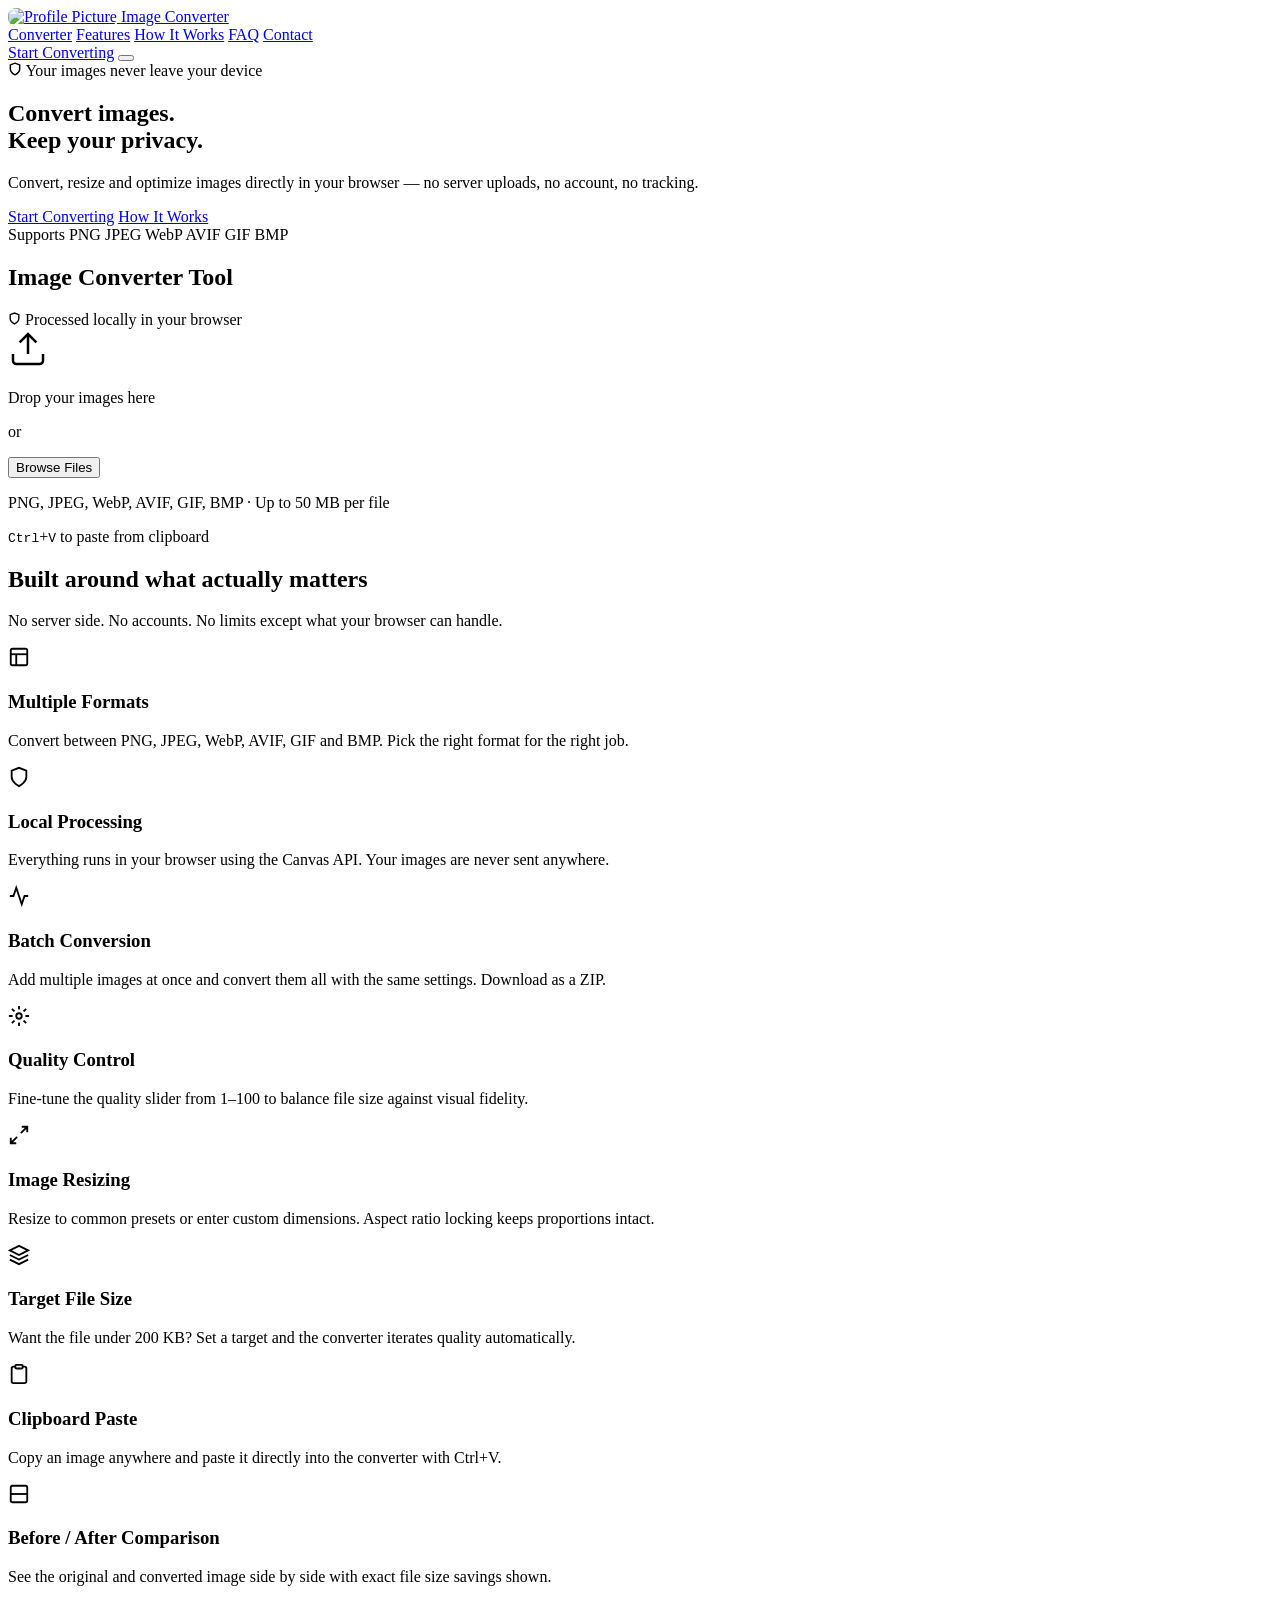
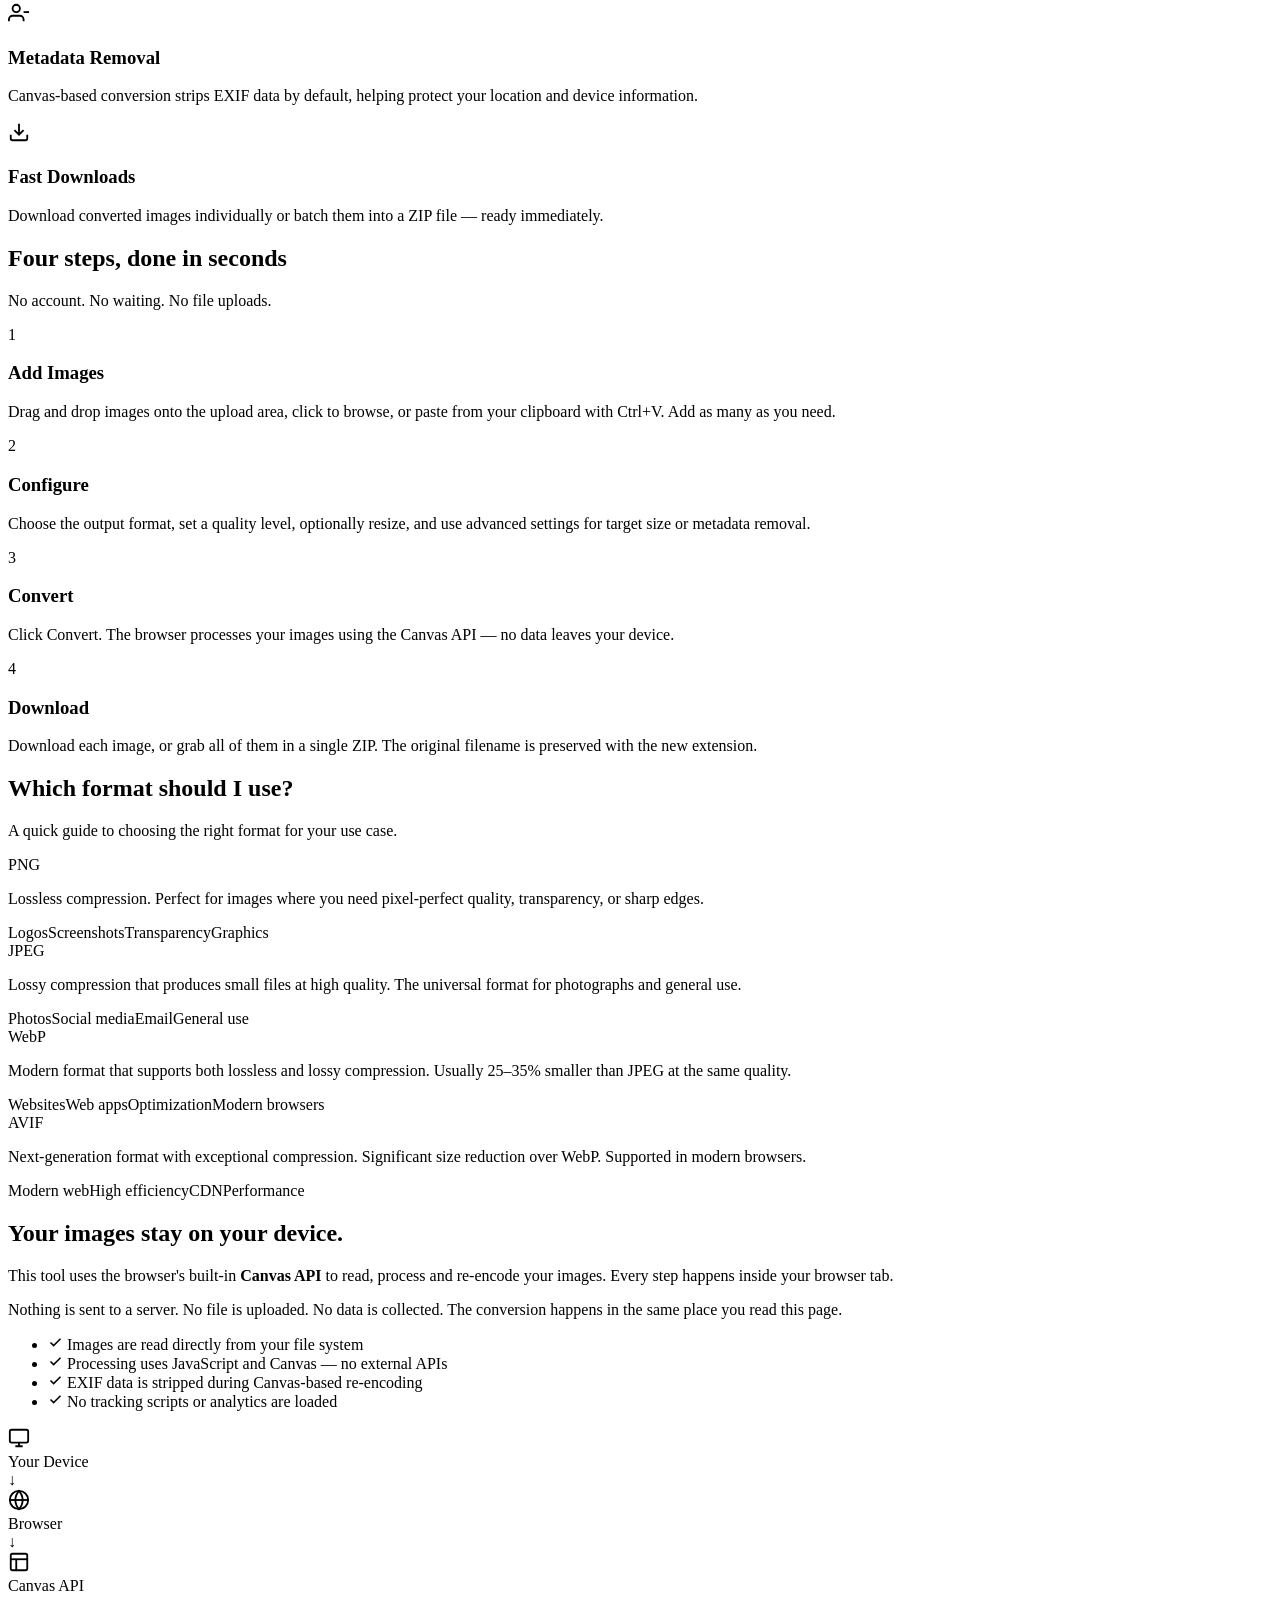
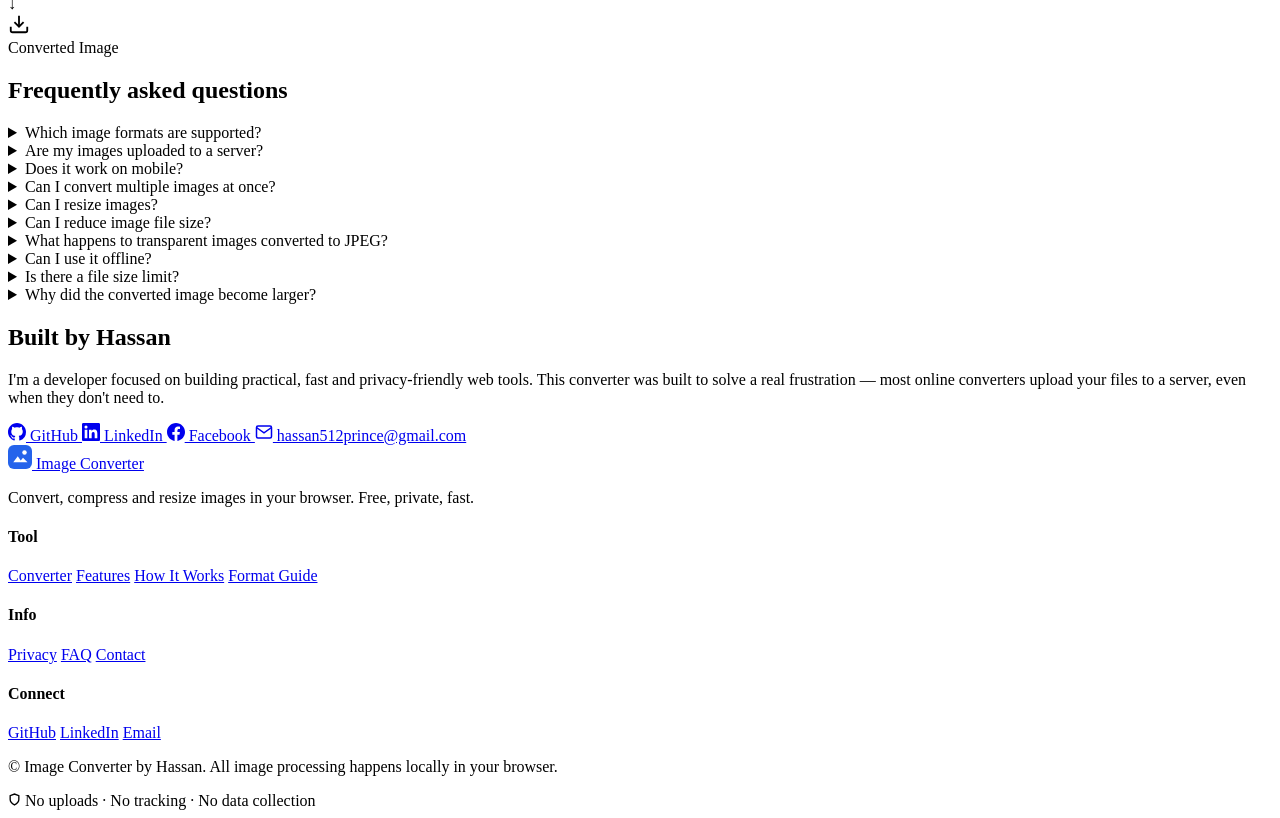
==== commit 504cb817: "Update index.html" ====
--- a/index.html
+++ b/index.html
@@ -1,1568 +1,747 @@
 <!DOCTYPE html>
 <html lang="en">
 <head>
-    <meta charset="UTF-8">
-
-    <meta name="viewport"
-          content="width=device-width, initial-scale=1.0">
-
-    <meta name="description"
-          content="Free online image format converter. Convert PNG, JPEG and WebP images directly in your browser without uploading your files.">
-
-    <meta name="keywords"
-          content="image converter, PNG converter, JPEG converter, WebP converter, image format converter">
-
-    <meta name="author"
-          content="Your Name">
-
-    <meta name="theme-color"
-          content="#2563eb">
-
-    <title>Image Format Converter | Convert PNG, JPEG & WebP</title>
-
-    <link rel="manifest" href="manifest.json">
-
-    <style>
-        /* =========================
-           RESET
-        ========================= */
-
-        * {
-            margin: 0;
-            padding: 0;
-            box-sizing: border-box;
-        }
-
-        html {
-            scroll-behavior: smooth;
-        }
-
-        body {
-            font-family: Arial, Helvetica, sans-serif;
-            color: #0f172a;
-            background: #ffffff;
-            line-height: 1.6;
-            overflow-x: hidden;
-        }
-
-        img {
-            max-width: 100%;
-            display: block;
-        }
-
-        a {
-            text-decoration: none;
-            color: inherit;
-        }
-
-        button,
-        input,
-        select {
-            font: inherit;
-        }
-
-        /* =========================
-           GLOBAL
-        ========================= */
-
-        .container {
-            width: min(1120px, calc(100% - 40px));
-            margin: 0 auto;
-        }
-
-        .section {
-            padding: 90px 0;
-        }
-
-        .section-header {
-            max-width: 680px;
-            margin: 0 auto 50px;
-            text-align: center;
-        }
-
-        .section-tag {
-            display: inline-block;
-            padding: 7px 14px;
-            margin-bottom: 14px;
-            border-radius: 999px;
-            background: #eff6ff;
-            color: #2563eb;
-            font-size: 13px;
-            font-weight: 700;
-        }
-
-        .section-title {
-            font-size: clamp(30px, 5vw, 44px);
-            line-height: 1.15;
-            margin-bottom: 16px;
-            color: #0f172a;
-        }
-
-        .section-description {
-            color: #64748b;
-            font-size: 16px;
-        }
-
-        /* =========================
-           NAVBAR
-        ========================= */
-
-        .navbar {
-            position: sticky;
-            top: 0;
-            z-index: 1000;
-            width: 100%;
-            background: rgba(255, 255, 255, 0.94);
-            backdrop-filter: blur(12px);
-            border-bottom: 1px solid #e2e8f0;
-        }
-
-        .nav-inner {
-            min-height: 72px;
-            display: flex;
-            align-items: center;
-            justify-content: space-between;
-            gap: 30px;
-        }
-
-        .logo {
-            display: flex;
-            align-items: center;
-            gap: 10px;
-            font-size: 19px;
-            font-weight: 800;
-            color: #0f172a;
-            white-space: nowrap;
-        }
-
-        .logo-icon {
-            width: 38px;
-            height: 38px;
-            border-radius: 10px;
-            display: grid;
-            place-items: center;
-            background: linear-gradient(135deg, #2563eb, #4f46e5);
-            color: white;
-            font-size: 18px;
-        }
-
-        .nav-links {
-            display: flex;
-            align-items: center;
-            gap: 28px;
-            list-style: none;
-        }
-
-        .nav-links a {
-            color: #475569;
-            font-size: 14px;
-            font-weight: 600;
-            transition: 0.2s ease;
-        }
-
-        .nav-links a:hover {
-            color: #2563eb;
-        }
-
-        .nav-button {
-            padding: 10px 17px;
-            border-radius: 9px;
-            background: #2563eb;
-            color: white !important;
-        }
-
-        .nav-button:hover {
-            background: #1d4ed8;
-        }
-
-        .menu-button {
-            display: none;
-            border: 0;
-            background: transparent;
-            font-size: 25px;
-            cursor: pointer;
-            color: #0f172a;
-        }
-
-        /* =========================
-           HERO
-        ========================= */
-
-        .hero {
-            position: relative;
-            padding: 95px 0 80px;
-            background:
-                radial-gradient(circle at 10% 20%, #dbeafe 0, transparent 32%),
-                radial-gradient(circle at 90% 70%, #e0e7ff 0, transparent 32%),
-                #f8fafc;
-        }
-
-        .hero-content {
-            max-width: 850px;
-            margin: 0 auto;
-            text-align: center;
-        }
-
-        .hero-badge {
-            display: inline-flex;
-            align-items: center;
-            gap: 7px;
-            padding: 8px 14px;
-            border: 1px solid #bfdbfe;
-            border-radius: 999px;
-            background: #eff6ff;
-            color: #2563eb;
-            font-size: 13px;
-            font-weight: 700;
-            margin-bottom: 22px;
-        }
-
-        .hero h1 {
-            font-size: clamp(38px, 7vw, 68px);
-            line-height: 1.05;
-            letter-spacing: -2px;
-            color: #0f172a;
-            margin-bottom: 22px;
-        }
-
-        .hero h1 span {
-            color: #2563eb;
-        }
-
-        .hero-text {
-            max-width: 680px;
-            margin: 0 auto 30px;
-            color: #64748b;
-            font-size: clamp(15px, 2vw, 18px);
-        }
-
-        .hero-actions {
-            display: flex;
-            justify-content: center;
-            gap: 12px;
-            flex-wrap: wrap;
-        }
-
-        .primary-button,
-        .secondary-button {
-            display: inline-flex;
-            justify-content: center;
-            align-items: center;
-            min-height: 48px;
-            padding: 0 22px;
-            border-radius: 10px;
-            font-weight: 700;
-            font-size: 14px;
-            transition: 0.25s ease;
-        }
-
-        .primary-button {
-            background: #2563eb;
-            color: white;
-            box-shadow: 0 10px 25px rgba(37, 99, 235, 0.22);
-        }
-
-        .primary-button:hover {
-            transform: translateY(-2px);
-            background: #1d4ed8;
-        }
-
-        .secondary-button {
-            border: 1px solid #cbd5e1;
-            background: white;
-            color: #334155;
-        }
-
-        .secondary-button:hover {
-            border-color: #93c5fd;
-            color: #2563eb;
-        }
-
-        /* =========================
-           CONVERTER
-        ========================= */
-
-        .converter-section {
-            background: #ffffff;
-            padding-top: 65px;
-        }
-
-        .converter-wrapper {
-            width: min(680px, 100%);
-            margin: 0 auto;
-        }
-
-        .converter-box {
-            padding: clamp(22px, 5vw, 38px);
-            background: white;
-            border: 1px solid #e2e8f0;
-            border-radius: 20px;
-            box-shadow:
-                0 25px 60px rgba(15, 23, 42, 0.10),
-                0 5px 20px rgba(15, 23, 42, 0.05);
-        }
-
-        .converter-heading {
-            text-align: center;
-            margin-bottom: 28px;
-        }
-
-        .converter-heading h2 {
-            font-size: 25px;
-            margin-bottom: 7px;
-        }
-
-        .converter-heading p {
-            color: #64748b;
-            font-size: 14px;
-        }
-
-        .field {
-            margin-bottom: 20px;
-        }
-
-        .field label {
-            display: block;
-            margin-bottom: 8px;
-            font-size: 13px;
-            font-weight: 700;
-            color: #334155;
-        }
-
-        input,
-        select {
-            width: 100%;
-            padding: 13px 14px;
-            border: 1px solid #cbd5e1;
-            border-radius: 10px;
-            background: #f8fafc;
-            color: #334155;
-            font-size: 14px;
-            outline: none;
-            transition: 0.2s ease;
-        }
-
-        input:hover,
-        select:hover {
-            border-color: #93c5fd;
-            background: white;
-        }
-
-        input:focus,
-        select:focus {
-            background: white;
-            border-color: #2563eb;
-            box-shadow: 0 0 0 4px rgba(37, 99, 235, 0.10);
-        }
-
-        input[type="file"] {
-            padding: 8px;
-            cursor: pointer;
-        }
-
-        input[type="file"]::file-selector-button {
-            border: 0;
-            padding: 9px 13px;
-            margin-right: 10px;
-            border-radius: 7px;
-            background: #eff6ff;
-            color: #2563eb;
-            font-weight: 700;
-            cursor: pointer;
-        }
-
-        .convert-button {
-            width: 100%;
-            padding: 14px;
-            border: 0;
-            border-radius: 10px;
-            background: linear-gradient(135deg, #2563eb, #4f46e5);
-            color: white;
-            font-size: 14px;
-            font-weight: 700;
-            cursor: pointer;
-            box-shadow: 0 10px 22px rgba(37, 99, 235, 0.25);
-            transition: 0.25s ease;
-        }
-
-        .convert-button:hover {
-            transform: translateY(-2px);
-            box-shadow: 0 15px 28px rgba(37, 99, 235, 0.32);
-        }
-
-        .convert-button:active {
-            transform: scale(0.99);
-        }
-
-        .privacy-note {
-            margin-top: 17px;
-            text-align: center;
-            font-size: 12px;
-            color: #64748b;
-        }
-
-        .status-message {
-            display: none;
-            margin-top: 16px;
-            padding: 11px;
-            border-radius: 8px;
-            text-align: center;
-            font-size: 13px;
-            font-weight: 600;
-        }
-
-        .status-message.show {
-            display: block;
-        }
-
-        .status-message.success {
-            background: #f0fdf4;
-            color: #15803d;
-        }
-
-        .status-message.error {
-            background: #fef2f2;
-            color: #dc2626;
-        }
-
-        /* =========================
-           FEATURES
-        ========================= */
-
-        .features-section {
-            background: #f8fafc;
-        }
-
-        .features-grid {
-            display: grid;
-            grid-template-columns: repeat(3, 1fr);
-            gap: 20px;
-        }
-
-        .feature-card {
-            padding: 28px;
-            border: 1px solid #e2e8f0;
-            border-radius: 16px;
-            background: white;
-            transition: 0.25s ease;
-        }
-
-        .feature-card:hover {
-            transform: translateY(-4px);
-            box-shadow: 0 15px 35px rgba(15, 23, 42, 0.08);
-        }
-
-        .feature-icon {
-            width: 48px;
-            height: 48px;
-            display: grid;
-            place-items: center;
-            margin-bottom: 18px;
-            border-radius: 12px;
-            background: #eff6ff;
-            color: #2563eb;
-            font-size: 21px;
-        }
-
-        .feature-card h3 {
-            margin-bottom: 8px;
-            font-size: 18px;
-        }
-
-        .feature-card p {
-            color: #64748b;
-            font-size: 14px;
-        }
-
-        /* =========================
-           HOW TO USE
-        ========================= */
-
-        .steps-grid {
-            display: grid;
-            grid-template-columns: repeat(3, 1fr);
-            gap: 24px;
-        }
-
-        .step {
-            position: relative;
-            text-align: center;
-            padding: 25px;
-        }
-
-        .step-number {
-            width: 52px;
-            height: 52px;
-            display: grid;
-            place-items: center;
-            margin: 0 auto 17px;
-            border-radius: 50%;
-            background: #2563eb;
-            color: white;
-            font-weight: 800;
-            font-size: 18px;
-        }
-
-        .step h3 {
-            margin-bottom: 8px;
-            font-size: 18px;
-        }
-
-        .step p {
-            color: #64748b;
-            font-size: 14px;
-        }
-
-        /* =========================
-           ABOUT / INFO
-        ========================= */
-
-        .info-section {
-            background: #f8fafc;
-        }
-
-        .info-box {
-            display: grid;
-            grid-template-columns: 1fr 1fr;
-            gap: 45px;
-            align-items: center;
-            padding: clamp(25px, 5vw, 50px);
-            border: 1px solid #e2e8f0;
-            border-radius: 20px;
-            background: white;
-        }
-
-        .info-box h2 {
-            font-size: clamp(28px, 4vw, 40px);
-            line-height: 1.15;
-            margin-bottom: 15px;
-        }
-
-        .info-box p {
-            color: #64748b;
-            font-size: 15px;
-            margin-bottom: 15px;
-        }
-
-        .info-list {
-            list-style: none;
-        }
-
-        .info-list li {
-            margin-bottom: 11px;
-            color: #475569;
-            font-size: 14px;
-        }
-
-        .info-list li::before {
-            content: "✓";
-            color: #2563eb;
-            font-weight: 800;
-            margin-right: 8px;
-        }
-
-        .info-visual {
-            min-height: 260px;
-            display: grid;
-            place-items: center;
-            border-radius: 16px;
-            background:
-                radial-gradient(circle at 30% 30%, #dbeafe, transparent 35%),
-                radial-gradient(circle at 70% 70%, #e0e7ff, transparent 35%),
-                #f8fafc;
-            border: 1px solid #e2e8f0;
-        }
-
-        .visual-card {
-            width: min(280px, 75%);
-            padding: 25px;
-            border-radius: 16px;
-            background: white;
-            text-align: center;
-            box-shadow: 0 15px 35px rgba(15, 23, 42, 0.10);
-        }
-
-        .visual-card-icon {
-            font-size: 45px;
-            margin-bottom: 12px;
-        }
-
-        .visual-card strong {
-            display: block;
-            font-size: 18px;
-            margin-bottom: 5px;
-        }
-
-        .visual-card span {
-            color: #64748b;
-            font-size: 13px;
-        }
-
-        /* =========================
-           FAQ
-        ========================= */
-
-        .faq-list {
-            max-width: 780px;
-            margin: auto;
-        }
-
-        .faq-item {
-            border-bottom: 1px solid #e2e8f0;
-        }
-
-        .faq-question {
-            width: 100%;
-            display: flex;
-            align-items: center;
-            justify-content: space-between;
-            gap: 20px;
-            padding: 20px 0;
-            border: 0;
-            background: transparent;
-            color: #0f172a;
-            text-align: left;
-            font-weight: 700;
-            cursor: pointer;
-        }
-
-        .faq-icon {
-            font-size: 22px;
-            color: #2563eb;
-            flex-shrink: 0;
-            transition: 0.2s ease;
-        }
-
-        .faq-answer {
-            display: none;
-            padding: 0 35px 20px 0;
-            color: #64748b;
-            font-size: 14px;
-        }
-
-        .faq-item.active .faq-answer {
-            display: block;
-        }
-
-        .faq-item.active .faq-icon {
-            transform: rotate(45deg);
-        }
-
-        /* =========================
-           CONTACT
-        ========================= */
-
-        .contact-section {
-            background: #0f172a;
-            color: white;
-        }
-
-        .contact-content {
-            max-width: 760px;
-            margin: auto;
-            text-align: center;
-        }
-
-        .contact-content .section-tag {
-            background: rgba(255, 255, 255, 0.08);
-            color: #93c5fd;
-        }
-
-        .contact-content h2 {
-            color: white;
-        }
-
-        .contact-content p {
-            color: #94a3b8;
-            margin-bottom: 28px;
-        }
-
-        .social-links {
-            display: flex;
-            justify-content: center;
-            align-items: center;
-            gap: 12px;
-            flex-wrap: wrap;
-        }
-
-        .social-link {
-            padding: 11px 17px;
-            border: 1px solid #334155;
-            border-radius: 9px;
-            color: #e2e8f0;
-            font-size: 13px;
-            font-weight: 600;
-            transition: 0.2s ease;
-        }
-
-        .social-link:hover {
-            background: #1e293b;
-            border-color: #64748b;
-        }
-
-        /* =========================
-           FOOTER
-        ========================= */
-
-        footer {
-            padding: 24px 0;
-            background: #020617;
-            color: #64748b;
-            text-align: center;
-            font-size: 13px;
-        }
-
-        footer strong {
-            color: #cbd5e1;
-        }
-
-        /* =========================
-           RESPONSIVE
-        ========================= */
-
-        @media (max-width: 900px) {
-            .features-grid,
-            .steps-grid {
-                grid-template-columns: repeat(2, 1fr);
-            }
-
-            .info-box {
-                grid-template-columns: 1fr;
-            }
-        }
-
-        @media (max-width: 700px) {
-            .container {
-                width: min(100% - 28px, 1120px);
-            }
-
-            .section {
-                padding: 65px 0;
-            }
-
-            .nav-inner {
-                min-height: 64px;
-            }
-
-            .menu-button {
-                display: block;
-            }
-
-            .nav-links {
-                position: absolute;
-                top: 64px;
-                left: 0;
-                width: 100%;
-                display: none;
-                flex-direction: column;
-                align-items: stretch;
-                gap: 0;
-                padding: 10px 20px 20px;
-                background: white;
-                border-bottom: 1px solid #e2e8f0;
-                box-shadow: 0 10px 20px rgba(15, 23, 42, 0.06);
-            }
-
-            .nav-links.active {
-                display: flex;
-            }
-
-            .nav-links li {
-                width: 100%;
-            }
-
-            .nav-links a {
-                display: block;
-                padding: 12px 0;
-            }
-
-            .nav-button {
-                text-align: center;
-            }
-
-            .hero {
-                padding: 70px 0 60px;
-            }
-
-            .hero h1 {
-                letter-spacing: -1px;
-            }
-
-            .features-grid,
-            .steps-grid {
-                grid-template-columns: 1fr;
-            }
-
-            .info-box {
-                gap: 30px;
-            }
-        }
-
-        @media (max-width: 480px) {
-            .hero-actions {
-                flex-direction: column;
-            }
-
-            .primary-button,
-            .secondary-button {
-                width: 100%;
-            }
-
-            .converter-box {
-                border-radius: 15px;
-                padding: 20px 16px;
-            }
-
-            .logo {
-                font-size: 16px;
-            }
-
-            .logo-icon {
-                width: 34px;
-                height: 34px;
-            }
-
-            .social-links {
-                flex-direction: column;
-            }
-
-            .social-link {
-                width: 100%;
-            }
-        }
-    </style>
+  <meta charset="UTF-8">
+  <meta name="viewport" content="width=device-width, initial-scale=1.0">
+  <title>Image Converter — Convert, Compress & Resize Images Free</title>
+  <meta name="description" content="Convert PNG, JPEG, WebP and AVIF images directly in your browser. No uploads. No tracking. Resize, compress, batch convert — free and private.">
+  <meta name="keywords" content="image converter, png to webp, jpg converter, webp converter, image compressor, resize image, online image converter">
+  <link rel="canonical" href="https://imgconvert.app/">
+  
+  <!-- Open Graph -->
+  <meta property="og:title" content="Image Converter — Convert & Optimize Images Free">
+  <meta property="og:description" content="Convert, compress and resize images in your browser. No server uploads. Completely private.">
+  <meta property="og:type" content="website">
+  <meta property="og:url" content="https://imgconvert.app/">
+  
+  <!-- Twitter Card -->
+  <meta name="twitter:card" content="summary_large_image">
+  <meta name="twitter:title" content="Image Converter — Convert & Optimize Images Free">
+  <meta name="twitter:description" content="Convert, compress and resize images in your browser. No server uploads.">
+
+  <link rel="manifest" href="manifest.json">
+  <meta name="theme-color" content="#2563eb">
+  <link rel="icon" type="image/svg+xml" href="data:image/svg+xml,<svg xmlns='http://www.w3.org/2000/svg' viewBox='0 0 32 32'><rect width='32' height='32' rx='8' fill='%232563eb'/><path d='M8 22l6-8 4 5 3-3 5 6H8z' fill='white'/><circle cx='22' cy='10' r='3' fill='white'/></svg>">
+
+  <!-- Google Fonts: Inter -->
+  <link rel="preconnect" href="https://fonts.googleapis.com">
+  <link rel="preconnect" href="https://fonts.gstatic.com" crossorigin>
+  <link href="https://fonts.googleapis.com/css2?family=Inter:wght@400;500;600;700&display=swap" rel="stylesheet">
+
+  <!-- JSZip for batch downloads -->
+  <script src="https://cdnjs.cloudflare.com/ajax/libs/jszip/3.10.1/jszip.min.js" defer></script>
+
+  <link rel="stylesheet" href="style.css">
 </head>
-
 <body>
-
-    <!-- =========================
-         NAVBAR
-    ========================== -->
-
-    <header class="navbar">
-        <div class="container nav-inner">
-
-            <a href="#" class="logo">
-                <span class="logo-icon">↻</span>
-                Image Converter
-            </a>
-
-            <button class="menu-button" id="menuButton" aria-label="Open menu">
-                ☰
+  <!-- NAVBAR -->
+  <header class="navbar" role="banner">
+    <div class="nav-inner">
+      <a href="#" class="nav-logo" aria-label="Image Converter Home">
+        <img src="assets/icons/icon.png" alt="Profile Picture" width="30" height="30" style="object-fit: cover; border-radius: 8px;">
+        <span>Image Converter</span>
+      </a>
+
+      <nav class="nav-links" aria-label="Main navigation">
+        <a href="#converter">Converter</a>
+        <a href="#features">Features</a>
+        <a href="#how-it-works">How It Works</a>
+        <a href="#faq">FAQ</a>
+        <a href="#contact">Contact</a>
+      </nav>
+
+      <a href="#converter" class="btn btn-primary nav-cta">Start Converting</a>
+
+    
+      <button class="nav-hamburger" aria-label="Toggle menu" aria-expanded="false" aria-controls="mobile-menu">
+        <span></span><span></span><span></span>
+      </button>
+    </div>
+
+    <!-- Mobile menu -->
+    <div class="mobile-menu" id="mobile-menu" role="dialog" aria-label="Mobile navigation" hidden>
+      <nav>
+        <a href="#converter">Converter</a>
+        <a href="#features">Features</a>
+        <a href="#how-it-works">How It Works</a>
+        <a href="#faq">FAQ</a>
+        <a href="#contact">Contact</a>
+        <a href="#converter" class="btn btn-primary">Start Converting</a>
+      </nav>
+    </div>
+  </header>
+
+  <main>
+    <!-- HERO -->
+    <section class="hero" aria-labelledby="hero-heading">
+      <div class="container">
+        <div class="hero-content">
+          <div class="privacy-badge">
+            <svg width="14" height="14" viewBox="0 0 24 24" fill="none" stroke="currentColor" stroke-width="2.5" aria-hidden="true"><path d="M12 22s8-4 8-10V5l-8-3-8 3v7c0 6 8 10 8 10z"/></svg>
+            Your images never leave your device
+          </div>
+          <h1 id="hero-heading">Convert images.<br>Keep your privacy.</h1>
+          <p class="hero-sub">Convert, resize and optimize images directly in your browser — no server uploads, no account, no tracking.</p>
+          <div class="hero-actions">
+            <a href="#converter" class="btn btn-primary btn-lg">Start Converting</a>
+            <a href="#how-it-works" class="btn btn-ghost btn-lg">How It Works</a>
+          </div>
+          <div class="hero-formats">
+            <span>Supports</span>
+            <span class="format-tag">PNG</span>
+            <span class="format-tag">JPEG</span>
+            <span class="format-tag">WebP</span>
+            <span class="format-tag">AVIF</span>
+            <span class="format-tag">GIF</span>
+            <span class="format-tag">BMP</span>
+          </div>
+        </div>
+      </div>
+    </section>
+
+    <!-- CONVERTER -->
+    <section id="converter" class="converter-section" aria-labelledby="converter-heading">
+      <div class="container">
+        <div class="converter-header">
+          <h2 id="converter-heading" class="sr-only">Image Converter Tool</h2>
+          <div class="privacy-indicator" aria-live="polite">
+            <svg width="13" height="13" viewBox="0 0 24 24" fill="none" stroke="currentColor" stroke-width="2.5" aria-hidden="true"><path d="M12 22s8-4 8-10V5l-8-3-8 3v7c0 6 8 10 8 10z"/></svg>
+            Processed locally in your browser
+          </div>
+        </div>
+
+        <!-- Upload Area -->
+        <div class="upload-area" id="upload-area" role="button" tabindex="0" aria-label="Upload images: click or drag and drop" aria-describedby="upload-hint">
+          <div class="upload-inner">
+            <div class="upload-icon" aria-hidden="true">
+              <svg width="40" height="40" viewBox="0 0 24 24" fill="none" stroke="currentColor" stroke-width="1.5">
+                <path d="M21 15v4a2 2 0 01-2 2H5a2 2 0 01-2-2v-4"/>
+                <polyline points="17 8 12 3 7 8"/>
+                <line x1="12" y1="3" x2="12" y2="15"/>
+              </svg>
+            </div>
+            <p class="upload-title">Drop your images here</p>
+            <p class="upload-or">or</p>
+            <button class="btn btn-secondary" id="browse-btn" type="button">Browse Files</button>
+            <p class="upload-hint" id="upload-hint">PNG, JPEG, WebP, AVIF, GIF, BMP · Up to 50 MB per file</p>
+            <p class="upload-paste-hint">
+              <kbd>Ctrl</kbd>+<kbd>V</kbd> to paste from clipboard
+            </p>
+          </div>
+          <input type="file" id="file-input" accept="image/png,image/jpeg,image/webp,image/avif,image/gif,image/bmp,image/svg+xml" multiple hidden aria-label="Select image files">
+        </div>
+
+        <!-- Paste notification -->
+        <div class="paste-notice" id="paste-notice" role="status" aria-live="polite" hidden>
+          <svg width="15" height="15" viewBox="0 0 24 24" fill="none" stroke="currentColor" stroke-width="2" aria-hidden="true"><path d="M16 4h2a2 2 0 012 2v14a2 2 0 01-2 2H6a2 2 0 01-2-2V6a2 2 0 012-2h2"/><rect x="8" y="2" width="8" height="4" rx="1" ry="1"/></svg>
+          Image pasted from clipboard
+        </div>
+
+        <!-- Error banner -->
+        <div class="error-banner" id="error-banner" role="alert" hidden>
+          <svg width="16" height="16" viewBox="0 0 24 24" fill="none" stroke="currentColor" stroke-width="2" aria-hidden="true"><circle cx="12" cy="12" r="10"/><line x1="12" y1="8" x2="12" y2="12"/><line x1="12" y1="16" x2="12" y2="16"/></svg>
+          <span id="error-message"></span>
+          <button class="error-close" aria-label="Dismiss error" id="error-close">
+            <svg width="14" height="14" viewBox="0 0 24 24" fill="none" stroke="currentColor" stroke-width="2.5"><line x1="18" y1="6" x2="6" y2="18"/><line x1="6" y1="6" x2="18" y2="18"/></svg>
+          </button>
+        </div>
+
+        <!-- Image Queue -->
+        <div class="image-queue" id="image-queue" hidden>
+          <div class="queue-header">
+            <h3 class="queue-title" id="queue-count"></h3>
+            <button class="btn btn-ghost btn-sm" id="clear-all-btn" type="button">Clear All</button>
+          </div>
+          <div class="queue-list" id="queue-list" aria-label="Image queue" role="list"></div>
+        </div>
+
+        <!-- Settings Panel -->
+        <div class="settings-panel" id="settings-panel" hidden>
+          <!-- Output Format -->
+          <div class="settings-section">
+            <h3 class="settings-label">Output Format</h3>
+            <div class="format-grid" role="radiogroup" aria-label="Output format">
+              <label class="format-option">
+                <input type="radio" name="format" value="webp" checked>
+                <span class="format-card">
+                  <span class="format-name">WebP</span>
+                  <span class="format-desc">Great balance of quality and size for the web</span>
+                </span>
+              </label>
+              <label class="format-option">
+                <input type="radio" name="format" value="jpeg">
+                <span class="format-card">
+                  <span class="format-name">JPEG</span>
+                  <span class="format-desc">Best for photographs and general images</span>
+                </span>
+              </label>
+              <label class="format-option">
+                <input type="radio" name="format" value="png">
+                <span class="format-card">
+                  <span class="format-name">PNG</span>
+                  <span class="format-desc">Lossless · supports transparency</span>
+                </span>
+              </label>
+              <label class="format-option" id="avif-option">
+                <input type="radio" name="format" value="avif">
+                <span class="format-card">
+                  <span class="format-name">AVIF</span>
+                  <span class="format-desc">Excellent compression for modern browsers</span>
+                </span>
+              </label>
+            </div>
+          </div>
+
+          <!-- Quality -->
+          <div class="settings-section" id="quality-section">
+            <div class="settings-row">
+              <label class="settings-label" for="quality-slider">Quality</label>
+              <span class="quality-value" id="quality-value">85%</span>
+            </div>
+            <input type="range" id="quality-slider" min="1" max="100" value="85" class="quality-slider" aria-label="Image quality" aria-valuemin="1" aria-valuemax="100" aria-valuenow="85">
+            <p class="settings-hint">Lower = smaller file · Higher = better quality</p>
+          </div>
+
+          <!-- Resize -->
+          <div class="settings-section">
+            <h3 class="settings-label">Resize</h3>
+            <div class="resize-presets" id="resize-presets">
+              <button class="preset-btn active" data-preset="original" type="button">Original</button>
+              <button class="preset-btn" data-preset="1920x1080" type="button">1920×1080</button>
+              <button class="preset-btn" data-preset="1280x720" type="button">1280×720</button>
+              <button class="preset-btn" data-preset="1080x1080" type="button">1080×1080</button>
+              <button class="preset-btn" data-preset="800x600" type="button">800×600</button>
+              <button class="preset-btn" data-preset="custom" type="button">Custom</button>
+            </div>
+            <div class="resize-inputs" id="resize-inputs">
+              <div class="dimension-input">
+                <label for="width-input">Width</label>
+                <input type="number" id="width-input" min="1" max="16000" placeholder="auto" aria-label="Width in pixels">
+                <span>px</span>
+              </div>
+              <div class="dimension-lock" id="aspect-lock" title="Lock aspect ratio" role="button" tabindex="0" aria-label="Lock aspect ratio" aria-pressed="true">
+                <svg width="14" height="14" viewBox="0 0 24 24" fill="none" stroke="currentColor" stroke-width="2.5" id="lock-icon"><rect x="3" y="11" width="18" height="11" rx="2" ry="2"/><path d="M7 11V7a5 5 0 0110 0v4"/></svg>
+              </div>
+              <div class="dimension-input">
+                <label for="height-input">Height</label>
+                <input type="number" id="height-input" min="1" max="16000" placeholder="auto" aria-label="Height in pixels">
+                <span>px</span>
+              </div>
+            </div>
+          </div>
+
+          <!-- Advanced Settings -->
+          <details class="advanced-details" id="advanced-settings">
+            <summary class="advanced-summary">
+              <span>Advanced Settings</span>
+              <svg class="chevron" width="16" height="16" viewBox="0 0 24 24" fill="none" stroke="currentColor" stroke-width="2.5" aria-hidden="true"><polyline points="6 9 12 15 18 9"/></svg>
+            </summary>
+            <div class="advanced-content">
+
+              <!-- Target Size -->
+              <div class="settings-section">
+                <h3 class="settings-label">Target File Size <span class="badge">Approximation</span></h3>
+                <p class="settings-hint">The converter will try to get close to this target. Exact results may vary.</p>
+                <div class="target-size-options" role="radiogroup" aria-label="Target file size">
+                  <label class="target-option">
+                    <input type="radio" name="target-size" value="none" checked>
+                    <span>None</span>
+                  </label>
+                  <label class="target-option">
+                    <input type="radio" name="target-size" value="100">
+                    <span>100 KB</span>
+                  </label>
+                  <label class="target-option">
+                    <input type="radio" name="target-size" value="200">
+                    <span>200 KB</span>
+                  </label>
+                  <label class="target-option">
+                    <input type="radio" name="target-size" value="500">
+                    <span>500 KB</span>
+                  </label>
+                  <label class="target-option">
+                    <input type="radio" name="target-size" value="1024">
+                    <span>1 MB</span>
+                  </label>
+                  <label class="target-option">
+                    <input type="radio" name="target-size" value="custom">
+                    <span>Custom</span>
+                  </label>
+                </div>
+                <div class="custom-target-wrap" id="custom-target-wrap" hidden>
+                  <input type="number" id="custom-target-size" min="1" max="50000" placeholder="Size in KB" aria-label="Custom target size in KB">
+                  <span>KB</span>
+                </div>
+              </div>
+
+              <!-- JPEG Background -->
+              <div class="settings-section" id="jpeg-bg-section" hidden>
+                <h3 class="settings-label">JPEG Background</h3>
+                <p class="settings-hint">JPEG doesn't support transparency. Choose a background color for transparent areas.</p>
+                <div class="bg-color-row">
+                  <select id="bg-color-select" aria-label="Background color for JPEG conversion">
+                    <option value="#ffffff">White</option>
+                    <option value="#000000">Black</option>
+                    <option value="custom">Custom color</option>
+                  </select>
+                  <input type="color" id="bg-color-custom" value="#ffffff" aria-label="Custom background color" hidden>
+                </div>
+              </div>
+
+              <!-- Metadata -->
+              <div class="settings-section">
+                <label class="checkbox-label">
+                  <input type="checkbox" id="strip-metadata" checked>
+                  <span class="checkbox-text">
+                    <strong>Remove image metadata</strong>
+                    <span>Strips EXIF and other embedded data from the output. Canvas-based conversion does this by default.</span>
+                  </span>
+                </label>
+              </div>
+            </div>
+          </details>
+
+          <!-- Estimated Size -->
+          <div class="estimated-size" id="estimated-size" hidden>
+            <svg width="14" height="14" viewBox="0 0 24 24" fill="none" stroke="currentColor" stroke-width="2" aria-hidden="true"><circle cx="12" cy="12" r="10"/><polyline points="12 6 12 12 16 14"/></svg>
+            Estimated output size: <strong id="estimated-value">—</strong>
+          </div>
+
+          <!-- Convert Button -->
+          <div class="convert-actions">
+            <button class="btn btn-primary btn-lg btn-convert" id="convert-btn" type="button">
+              <svg width="17" height="17" viewBox="0 0 24 24" fill="none" stroke="currentColor" stroke-width="2.5" aria-hidden="true"><polyline points="1 4 1 10 7 10"/><polyline points="23 20 23 14 17 14"/><path d="M20.49 9A9 9 0 005.64 5.64L1 10M23 14l-4.64 4.36A9 9 0 013.51 15"/></svg>
+              Convert
             </button>
-
-            <ul class="nav-links" id="navLinks">
-                <li><a href="#converter">Converter</a></li>
-                <li><a href="#features">Features</a></li>
-                <li><a href="#how-to-use">How It Works</a></li>
-                <li><a href="#faq">FAQ</a></li>
-                <li>
-                    <a href="#contact" class="nav-button">
-                        Contact
-                    </a>
-                </li>
+          </div>
+        </div>
+
+        <!-- Progress Bar -->
+        <div class="progress-section" id="progress-section" hidden role="status" aria-live="polite">
+          <div class="progress-label" id="progress-label">Converting...</div>
+          <div class="progress-bar-wrap">
+            <div class="progress-bar" id="progress-bar" role="progressbar" aria-valuenow="0" aria-valuemin="0" aria-valuemax="100" style="width:0%"></div>
+          </div>
+          <div class="progress-sub" id="progress-sub"></div>
+        </div>
+
+        <!-- Results -->
+        <div class="results-section" id="results-section" hidden>
+          <div class="results-header">
+            <h3 class="results-title">Conversion Complete</h3>
+            <button class="btn btn-ghost btn-sm" id="convert-again-btn" type="button">Convert another image</button>
+          </div>
+
+          <!-- Single result comparison -->
+          <div class="comparison" id="comparison" hidden>
+            <div class="comparison-panel">
+              <div class="comparison-label">Original</div>
+              <div class="comparison-img-wrap">
+                <img id="compare-original-img" alt="Original image" loading="lazy">
+              </div>
+              <div class="comparison-info">
+                <span class="compare-format" id="compare-original-format"></span>
+                <span class="compare-size" id="compare-original-size"></span>
+                <span class="compare-dims" id="compare-original-dims"></span>
+              </div>
+            </div>
+            <div class="comparison-divider" aria-hidden="true">
+              <div class="savings-badge" id="savings-badge"></div>
+            </div>
+            <div class="comparison-panel">
+              <div class="comparison-label">Converted</div>
+              <div class="comparison-img-wrap">
+                <img id="compare-converted-img" alt="Converted image" loading="lazy">
+              </div>
+              <div class="comparison-info">
+                <span class="compare-format" id="compare-converted-format"></span>
+                <span class="compare-size" id="compare-converted-size"></span>
+                <span class="compare-dims" id="compare-converted-dims"></span>
+              </div>
+            </div>
+          </div>
+
+          <!-- Results list for multiple -->
+          <div class="results-list" id="results-list" role="list"></div>
+
+          <!-- Download actions -->
+          <div class="download-actions" id="download-actions">
+            <button class="btn btn-primary btn-lg" id="download-single-btn" type="button" hidden>
+              <svg width="16" height="16" viewBox="0 0 24 24" fill="none" stroke="currentColor" stroke-width="2.5" aria-hidden="true"><path d="M21 15v4a2 2 0 01-2 2H5a2 2 0 01-2-2v-4"/><polyline points="7 10 12 15 17 10"/><line x1="12" y1="15" x2="12" y2="3"/></svg>
+              Download
+            </button>
+            <button class="btn btn-primary btn-lg" id="download-all-btn" type="button" hidden>
+              <svg width="16" height="16" viewBox="0 0 24 24" fill="none" stroke="currentColor" stroke-width="2.5" aria-hidden="true"><path d="M21 15v4a2 2 0 01-2 2H5a2 2 0 01-2-2v-4"/><polyline points="7 10 12 15 17 10"/><line x1="12" y1="15" x2="12" y2="3"/></svg>
+              Download All (ZIP)
+            </button>
+            <button class="btn btn-ghost btn-lg" id="clear-results-btn" type="button">Clear All</button>
+          </div>
+        </div>
+
+        <!-- Conversion History -->
+        <div class="history-section" id="history-section" hidden>
+          <div class="history-header">
+            <h3 class="history-title">Recent Conversions</h3>
+            <button class="btn btn-ghost btn-sm" id="clear-history-btn" type="button">Clear History</button>
+          </div>
+          <div class="history-list" id="history-list" role="list"></div>
+        </div>
+      </div>
+    </section>
+
+    <!-- FEATURES -->
+    <section id="features" class="features-section" aria-labelledby="features-heading">
+      <div class="container">
+        <h2 id="features-heading">Built around what actually matters</h2>
+        <p class="section-sub">No server side. No accounts. No limits except what your browser can handle.</p>
+        <div class="features-grid">
+          <div class="feature-card">
+            <div class="feature-icon" aria-hidden="true">
+              <svg width="22" height="22" viewBox="0 0 24 24" fill="none" stroke="currentColor" stroke-width="2"><rect x="3" y="3" width="18" height="18" rx="2"/><path d="M3 9h18"/><path d="M9 21V9"/></svg>
+            </div>
+            <h3>Multiple Formats</h3>
+            <p>Convert between PNG, JPEG, WebP, AVIF, GIF and BMP. Pick the right format for the right job.</p>
+          </div>
+          <div class="feature-card">
+            <div class="feature-icon" aria-hidden="true">
+              <svg width="22" height="22" viewBox="0 0 24 24" fill="none" stroke="currentColor" stroke-width="2"><path d="M12 22s8-4 8-10V5l-8-3-8 3v7c0 6 8 10 8 10z"/></svg>
+            </div>
+            <h3>Local Processing</h3>
+            <p>Everything runs in your browser using the Canvas API. Your images are never sent anywhere.</p>
+          </div>
+          <div class="feature-card">
+            <div class="feature-icon" aria-hidden="true">
+              <svg width="22" height="22" viewBox="0 0 24 24" fill="none" stroke="currentColor" stroke-width="2"><path d="M22 12h-4l-3 9L9 3l-3 9H2"/></svg>
+            </div>
+            <h3>Batch Conversion</h3>
+            <p>Add multiple images at once and convert them all with the same settings. Download as a ZIP.</p>
+          </div>
+          <div class="feature-card">
+            <div class="feature-icon" aria-hidden="true">
+              <svg width="22" height="22" viewBox="0 0 24 24" fill="none" stroke="currentColor" stroke-width="2"><circle cx="12" cy="12" r="3"/><path d="M12 1v4M12 19v4M4.22 4.22l2.83 2.83M16.95 16.95l2.83 2.83M1 12h4M19 12h4M4.22 19.78l2.83-2.83M16.95 7.05l2.83-2.83"/></svg>
+            </div>
+            <h3>Quality Control</h3>
+            <p>Fine-tune the quality slider from 1–100 to balance file size against visual fidelity.</p>
+          </div>
+          <div class="feature-card">
+            <div class="feature-icon" aria-hidden="true">
+              <svg width="22" height="22" viewBox="0 0 24 24" fill="none" stroke="currentColor" stroke-width="2"><path d="M15 3h6v6M9 21H3v-6M21 3l-7 7M3 21l7-7"/></svg>
+            </div>
+            <h3>Image Resizing</h3>
+            <p>Resize to common presets or enter custom dimensions. Aspect ratio locking keeps proportions intact.</p>
+          </div>
+          <div class="feature-card">
+            <div class="feature-icon" aria-hidden="true">
+              <svg width="22" height="22" viewBox="0 0 24 24" fill="none" stroke="currentColor" stroke-width="2"><path d="M12 2L2 7l10 5 10-5-10-5zM2 17l10 5 10-5M2 12l10 5 10-5"/></svg>
+            </div>
+            <h3>Target File Size</h3>
+            <p>Want the file under 200 KB? Set a target and the converter iterates quality automatically.</p>
+          </div>
+          <div class="feature-card">
+            <div class="feature-icon" aria-hidden="true">
+              <svg width="22" height="22" viewBox="0 0 24 24" fill="none" stroke="currentColor" stroke-width="2"><path d="M16 4h2a2 2 0 012 2v14a2 2 0 01-2 2H6a2 2 0 01-2-2V6a2 2 0 012-2h2"/><rect x="8" y="2" width="8" height="4" rx="1" ry="1"/></svg>
+            </div>
+            <h3>Clipboard Paste</h3>
+            <p>Copy an image anywhere and paste it directly into the converter with Ctrl+V.</p>
+          </div>
+          <div class="feature-card">
+            <div class="feature-icon" aria-hidden="true">
+              <svg width="22" height="22" viewBox="0 0 24 24" fill="none" stroke="currentColor" stroke-width="2"><rect x="3" y="3" width="18" height="18" rx="2"/><path d="M3 12h18"/></svg>
+            </div>
+            <h3>Before / After Comparison</h3>
+            <p>See the original and converted image side by side with exact file size savings shown.</p>
+          </div>
+          <div class="feature-card">
+            <div class="feature-icon" aria-hidden="true">
+              <svg width="22" height="22" viewBox="0 0 24 24" fill="none" stroke="currentColor" stroke-width="2"><path d="M17 21v-2a4 4 0 00-4-4H5a4 4 0 00-4 4v2"/><circle cx="9" cy="7" r="4"/><line x1="23" y1="11" x2="17" y2="11"/></svg>
+            </div>
+            <h3>Metadata Removal</h3>
+            <p>Canvas-based conversion strips EXIF data by default, helping protect your location and device information.</p>
+          </div>
+          <div class="feature-card">
+            <div class="feature-icon" aria-hidden="true">
+              <svg width="22" height="22" viewBox="0 0 24 24" fill="none" stroke="currentColor" stroke-width="2"><path d="M21 15v4a2 2 0 01-2 2H5a2 2 0 01-2-2v-4"/><polyline points="7 10 12 15 17 10"/><line x1="12" y1="15" x2="12" y2="3"/></svg>
+            </div>
+            <h3>Fast Downloads</h3>
+            <p>Download converted images individually or batch them into a ZIP file — ready immediately.</p>
+          </div>
+        </div>
+      </div>
+    </section>
+
+    <!-- HOW IT WORKS -->
+    <section id="how-it-works" class="how-section" aria-labelledby="how-heading">
+      <div class="container">
+        <h2 id="how-heading">Four steps, done in seconds</h2>
+        <p class="section-sub">No account. No waiting. No file uploads.</p>
+        <div class="steps-grid">
+          <div class="step">
+            <div class="step-num" aria-hidden="true">1</div>
+            <h3>Add Images</h3>
+            <p>Drag and drop images onto the upload area, click to browse, or paste from your clipboard with Ctrl+V. Add as many as you need.</p>
+          </div>
+          <div class="step">
+            <div class="step-num" aria-hidden="true">2</div>
+            <h3>Configure</h3>
+            <p>Choose the output format, set a quality level, optionally resize, and use advanced settings for target size or metadata removal.</p>
+          </div>
+          <div class="step">
+            <div class="step-num" aria-hidden="true">3</div>
+            <h3>Convert</h3>
+            <p>Click Convert. The browser processes your images using the Canvas API — no data leaves your device.</p>
+          </div>
+          <div class="step">
+            <div class="step-num" aria-hidden="true">4</div>
+            <h3>Download</h3>
+            <p>Download each image, or grab all of them in a single ZIP. The original filename is preserved with the new extension.</p>
+          </div>
+        </div>
+      </div>
+    </section>
+
+    <!-- FORMAT GUIDE -->
+    <section id="formats" class="formats-section" aria-labelledby="formats-heading">
+      <div class="container">
+        <h2 id="formats-heading">Which format should I use?</h2>
+        <p class="section-sub">A quick guide to choosing the right format for your use case.</p>
+        <div class="format-guide-grid">
+          <div class="format-guide-card">
+            <div class="format-guide-name">PNG</div>
+            <p>Lossless compression. Perfect for images where you need pixel-perfect quality, transparency, or sharp edges.</p>
+            <div class="format-guide-tags">
+              <span>Logos</span><span>Screenshots</span><span>Transparency</span><span>Graphics</span>
+            </div>
+          </div>
+          <div class="format-guide-card">
+            <div class="format-guide-name">JPEG</div>
+            <p>Lossy compression that produces small files at high quality. The universal format for photographs and general use.</p>
+            <div class="format-guide-tags">
+              <span>Photos</span><span>Social media</span><span>Email</span><span>General use</span>
+            </div>
+          </div>
+          <div class="format-guide-card">
+            <div class="format-guide-name">WebP</div>
+            <p>Modern format that supports both lossless and lossy compression. Usually 25–35% smaller than JPEG at the same quality.</p>
+            <div class="format-guide-tags">
+              <span>Websites</span><span>Web apps</span><span>Optimization</span><span>Modern browsers</span>
+            </div>
+          </div>
+          <div class="format-guide-card">
+            <div class="format-guide-name">AVIF</div>
+            <p>Next-generation format with exceptional compression. Significant size reduction over WebP. Supported in modern browsers.</p>
+            <div class="format-guide-tags">
+              <span>Modern web</span><span>High efficiency</span><span>CDN</span><span>Performance</span>
+            </div>
+          </div>
+        </div>
+      </div>
+    </section>
+
+    <!-- PRIVACY SECTION -->
+    <section id="privacy" class="privacy-section" aria-labelledby="privacy-heading">
+      <div class="container">
+        <div class="privacy-content">
+          <div class="privacy-text">
+            <h2 id="privacy-heading">Your images stay on your device.</h2>
+            <p>This tool uses the browser's built-in <strong>Canvas API</strong> to read, process and re-encode your images. Every step happens inside your browser tab.</p>
+            <p>Nothing is sent to a server. No file is uploaded. No data is collected. The conversion happens in the same place you read this page.</p>
+            <ul class="privacy-list">
+              <li>
+                <svg width="15" height="15" viewBox="0 0 24 24" fill="none" stroke="currentColor" stroke-width="2.5" aria-hidden="true"><polyline points="20 6 9 17 4 12"/></svg>
+                Images are read directly from your file system
+              </li>
+              <li>
+                <svg width="15" height="15" viewBox="0 0 24 24" fill="none" stroke="currentColor" stroke-width="2.5" aria-hidden="true"><polyline points="20 6 9 17 4 12"/></svg>
+                Processing uses JavaScript and Canvas — no external APIs
+              </li>
+              <li>
+                <svg width="15" height="15" viewBox="0 0 24 24" fill="none" stroke="currentColor" stroke-width="2.5" aria-hidden="true"><polyline points="20 6 9 17 4 12"/></svg>
+                EXIF data is stripped during Canvas-based re-encoding
+              </li>
+              <li>
+                <svg width="15" height="15" viewBox="0 0 24 24" fill="none" stroke="currentColor" stroke-width="2.5" aria-hidden="true"><polyline points="20 6 9 17 4 12"/></svg>
+                No tracking scripts or analytics are loaded
+              </li>
             </ul>
-
-        </div>
-    </header>
-
-
-    <!-- =========================
-         HERO
-    ========================== -->
-
-    <section class="hero">
-
-        <div class="container">
-
-            <div class="hero-content">
-
-                <div class="hero-badge">
-                    ⚡ Fast &nbsp;•&nbsp; Free &nbsp;•&nbsp; Browser Based
-                </div>
-
-                <h1>
-                    Convert Your Images
-                    <span>Instantly</span>
-                </h1>
-
-                <p class="hero-text">
-                    Easily convert images between PNG, JPEG and WebP
-                    formats directly in your browser. No complicated
-                    software and no file uploads required.
-                </p>
-
-                <div class="hero-actions">
-                    <a href="#converter" class="primary-button">
-                        Start Converting
-                    </a>
-
-                    <a href="#how-to-use" class="secondary-button">
-                        How It Works
-                    </a>
-                </div>
-
-            </div>
-
-        </div>
-
+          </div>
+          <div class="privacy-flow" aria-label="Processing flow diagram">
+            <div class="flow-step">
+              <div class="flow-icon" aria-hidden="true">
+                <svg width="22" height="22" viewBox="0 0 24 24" fill="none" stroke="currentColor" stroke-width="2"><rect x="2" y="3" width="20" height="14" rx="2"/><path d="M8 21h8M12 17v4"/></svg>
+              </div>
+              <span>Your Device</span>
+            </div>
+            <div class="flow-arrow" aria-hidden="true">↓</div>
+            <div class="flow-step">
+              <div class="flow-icon" aria-hidden="true">
+                <svg width="22" height="22" viewBox="0 0 24 24" fill="none" stroke="currentColor" stroke-width="2"><circle cx="12" cy="12" r="10"/><path d="M2 12h20"/><path d="M12 2a15.3 15.3 0 014 10 15.3 15.3 0 01-4 10 15.3 15.3 0 01-4-10 15.3 15.3 0 014-10z"/></svg>
+              </div>
+              <span>Browser</span>
+            </div>
+            <div class="flow-arrow" aria-hidden="true">↓</div>
+            <div class="flow-step">
+              <div class="flow-icon" aria-hidden="true">
+                <svg width="22" height="22" viewBox="0 0 24 24" fill="none" stroke="currentColor" stroke-width="2"><rect x="3" y="3" width="18" height="18" rx="2"/><path d="M3 9h18"/><path d="M9 21V9"/></svg>
+              </div>
+              <span>Canvas API</span>
+            </div>
+            <div class="flow-arrow" aria-hidden="true">↓</div>
+            <div class="flow-step flow-step-result">
+              <div class="flow-icon" aria-hidden="true">
+                <svg width="22" height="22" viewBox="0 0 24 24" fill="none" stroke="currentColor" stroke-width="2"><path d="M21 15v4a2 2 0 01-2 2H5a2 2 0 01-2-2v-4"/><polyline points="7 10 12 15 17 10"/><line x1="12" y1="15" x2="12" y2="3"/></svg>
+              </div>
+              <span>Converted Image</span>
+            </div>
+          </div>
+        </div>
+      </div>
     </section>
 
-
-    <!-- =========================
-         CONVERTER
-    ========================== -->
-
-    <section class="section converter-section" id="converter">
-
-        <div class="container">
-
-            <div class="section-header">
-
-                <span class="section-tag">
-                    Image Tool
-                </span>
-
-                <h2 class="section-title">
-                    Convert Your Image
-                </h2>
-
-                <p class="section-description">
-                    Select an image, choose your desired format,
-                    and download the converted file.
-                </p>
-
-            </div>
-
-            <div class="converter-wrapper">
-
-                <div class="converter-box">
-
-                    <div class="converter-heading">
-
-                        <h2>Image Format Converter</h2>
-
-                        <p>
-                            PNG, JPEG and WebP conversion in seconds.
-                        </p>
-
-                    </div>
-
-                    <div class="field">
-
-                        <label for="imageInput">
-                            Select Image
-                        </label>
-
-                        <input
-                            type="file"
-                            id="imageInput"
-                            accept="image/*"
-                        >
-
-                    </div>
-
-
-                    <div class="field">
-
-                        <label for="formatSelect">
-                            Convert To
-                        </label>
-
-                        <select id="formatSelect">
-
-                            <option value="image/png">
-                                PNG
-                            </option>
-
-                            <option value="image/jpeg">
-                                JPEG
-                            </option>
-
-                            <option value="image/webp">
-                                WebP
-                            </option>
-
-                        </select>
-
-                    </div>
-
-
-                    <button
-                        class="convert-button"
-                        id="convertBtn"
-                    >
-                        Convert & Download
-                    </button>
-
-
-                    <div
-                        class="status-message"
-                        id="statusMessage"
-                    ></div>
-
-
-                    <p class="privacy-note">
-                        🔒 Your image is processed locally in your browser.
-                        It is not uploaded to a server.
-                    </p>
-
-                </div>
-
-            </div>
-
-        </div>
-
+    <!-- FAQ -->
+    <section id="faq" class="faq-section" aria-labelledby="faq-heading">
+      <div class="container">
+        <h2 id="faq-heading">Frequently asked questions</h2>
+        <div class="faq-list" role="list">
+          <details class="faq-item" role="listitem">
+            <summary>Which image formats are supported?</summary>
+            <div class="faq-answer">
+              <p>You can upload PNG, JPEG, WebP, AVIF, GIF and BMP images. Output formats are PNG, JPEG, WebP and AVIF (AVIF support depends on your browser). SVG is not supported for conversion as it requires different rendering.</p>
+            </div>
+          </details>
+          <details class="faq-item" role="listitem">
+            <summary>Are my images uploaded to a server?</summary>
+            <div class="faq-answer">
+              <p>No. All processing happens in your browser using the Canvas API and JavaScript. Your images are never sent to any server. Nothing leaves your device.</p>
+            </div>
+          </details>
+          <details class="faq-item" role="listitem">
+            <summary>Does it work on mobile?</summary>
+            <div class="faq-answer">
+              <p>Yes. The converter is fully responsive and works on mobile browsers. You can tap to browse your photo library, and everything is touch-friendly. Very large images may take longer on lower-powered devices.</p>
+            </div>
+          </details>
+          <details class="faq-item" role="listitem">
+            <summary>Can I convert multiple images at once?</summary>
+            <div class="faq-answer">
+              <p>Yes. Select multiple files using the file browser or drag multiple images at once. The same settings apply to all images. You can download individual files or all converted images as a ZIP.</p>
+            </div>
+          </details>
+          <details class="faq-item" role="listitem">
+            <summary>Can I resize images?</summary>
+            <div class="faq-answer">
+              <p>Yes. You can choose from common presets (1920×1080, 1280×720, 1080×1080, 800×600) or enter custom dimensions. Aspect ratio locking is available to keep proportions correct.</p>
+            </div>
+          </details>
+          <details class="faq-item" role="listitem">
+            <summary>Can I reduce image file size?</summary>
+            <div class="faq-answer">
+              <p>Yes — in several ways. You can lower the quality slider, switch to a more efficient format like WebP or AVIF, reduce the dimensions, or use the Target File Size feature which automatically adjusts quality to get close to a size you specify.</p>
+            </div>
+          </details>
+          <details class="faq-item" role="listitem">
+            <summary>What happens to transparent images converted to JPEG?</summary>
+            <div class="faq-answer">
+              <p>JPEG doesn't support transparency. When you select JPEG as the output format, a background color option appears in Advanced Settings. Transparent areas are filled with that color (white by default) before conversion.</p>
+            </div>
+          </details>
+          <details class="faq-item" role="listitem">
+            <summary>Can I use it offline?</summary>
+            <div class="faq-answer">
+              <p>If you've visited the page before, the service worker caches the application files so it may work offline. However, the first load requires an internet connection to load the application.</p>
+            </div>
+          </details>
+          <details class="faq-item" role="listitem">
+            <summary>Is there a file size limit?</summary>
+            <div class="faq-answer">
+              <p>The application allows files up to 50 MB. Very large images (50+ megapixels) may be slow or fail on devices with limited memory, as the Canvas API requires holding the entire image in memory.</p>
+            </div>
+          </details>
+          <details class="faq-item" role="listitem">
+            <summary>Why did the converted image become larger?</summary>
+            <div class="faq-answer">
+              <p>This can happen when converting to a lossless format like PNG, or when the original was heavily compressed and the output format uses less aggressive compression. Try lowering the quality setting or switching to WebP or AVIF for smaller output.</p>
+            </div>
+          </details>
+        </div>
+      </div>
     </section>
 
-
-    <!-- =========================
-         FEATURES
-    ========================== -->
-
-    <section class="section features-section" id="features">
-
-        <div class="container">
-
-            <div class="section-header">
-
-                <span class="section-tag">
-                    Why Use It?
-                </span>
-
-                <h2 class="section-title">
-                    Simple, Fast & Private
-                </h2>
-
-                <p class="section-description">
-                    Everything you need for quick image format conversion
-                    without unnecessary complexity.
-                </p>
-
-            </div>
-
-
-            <div class="features-grid">
-
-                <div class="feature-card">
-
-                    <div class="feature-icon">
-                        ⚡
-                    </div>
-
-                    <h3>
-                        Fast Conversion
-                    </h3>
-
-                    <p>
-                        Convert your images quickly without waiting
-                        for files to be uploaded to a remote server.
-                    </p>
-
-                </div>
-
-
-                <div class="feature-card">
-
-                    <div class="feature-icon">
-                        🔒
-                    </div>
-
-                    <h3>
-                        Privacy Focused
-                    </h3>
-
-                    <p>
-                        Your image stays on your device while the
-                        browser performs the conversion locally.
-                    </p>
-
-                </div>
-
-
-                <div class="feature-card">
-
-                    <div class="feature-icon">
-                        📱
-                    </div>
-
-                    <h3>
-                        Fully Responsive
-                    </h3>
-
-                    <p>
-                        Use the converter comfortably on phones,
-                        tablets, laptops and desktop computers.
-                    </p>
-
-                </div>
-
-
-                <div class="feature-card">
-
-                    <div class="feature-icon">
-                        🖼️
-                    </div>
-
-                    <h3>
-                        Multiple Formats
-                    </h3>
-
-                    <p>
-                        Convert images between PNG, JPEG and WebP
-                        formats with a simple selection.
-                    </p>
-
-                </div>
-
-
-                <div class="feature-card">
-
-                    <div class="feature-icon">
-                        💻
-                    </div>
-
-                    <h3>
-                        No Software Required
-                    </h3>
-
-                    <p>
-                        Everything works directly inside your modern
-                        web browser.
-                    </p>
-
-                </div>
-
-
-                <div class="feature-card">
-
-                    <div class="feature-icon">
-                        ⬇️
-                    </div>
-
-                    <h3>
-                        Instant Download
-                    </h3>
-
-                    <p>
-                        Once conversion is complete, your converted
-                        image is downloaded immediately.
-                    </p>
-
-                </div>
-
-            </div>
-
-        </div>
-
+    <!-- CONTACT -->
+    <section id="contact" class="contact-section" aria-labelledby="contact-heading">
+      <div class="container">
+        <div class="contact-content">
+          <div class="contact-text">
+            <h2 id="contact-heading">Built by Hassan</h2>
+            <p>I'm a developer focused on building practical, fast and privacy-friendly web tools. This converter was built to solve a real frustration — most online converters upload your files to a server, even when they don't need to.</p>
+            <div class="contact-links">
+              <a href="https://github.com/" class="contact-link" target="_blank" rel="noopener noreferrer" aria-label="GitHub profile">
+                <svg width="18" height="18" viewBox="0 0 24 24" fill="currentColor" aria-hidden="true"><path d="M12 0C5.37 0 0 5.37 0 12c0 5.31 3.435 9.795 8.205 11.385.6.105.825-.255.825-.57 0-.285-.015-1.23-.015-2.235-3.015.555-3.795-.735-4.035-1.41-.135-.345-.72-1.41-1.23-1.695-.42-.225-1.02-.78-.015-.795.945-.015 1.62.87 1.845 1.23 1.08 1.815 2.805 1.305 3.495.99.105-.78.42-1.305.765-1.605-2.67-.3-5.46-1.335-5.46-5.925 0-1.305.465-2.385 1.23-3.225-.12-.3-.54-1.53.12-3.18 0 0 1.005-.315 3.3 1.23.96-.27 1.98-.405 3-.405s2.04.135 3 .405c2.295-1.56 3.3-1.23 3.3-1.23.66 1.65.24 2.88.12 3.18.765.84 1.23 1.905 1.23 3.225 0 4.605-2.805 5.625-5.475 5.925.435.375.81 1.095.81 2.22 0 1.605-.015 2.895-.015 3.3 0 .315.225.69.825.57A12.02 12.02 0 0024 12c0-6.63-5.37-12-12-12z"/></svg>
+                GitHub
+              </a>
+              <a href="https://linkedin.com/" class="contact-link" target="_blank" rel="noopener noreferrer" aria-label="LinkedIn profile">
+                <svg width="18" height="18" viewBox="0 0 24 24" fill="currentColor" aria-hidden="true"><path d="M20.447 20.452h-3.554v-5.569c0-1.328-.027-3.037-1.852-3.037-1.853 0-2.136 1.445-2.136 2.939v5.667H9.351V9h3.414v1.561h.046c.477-.9 1.637-1.85 3.37-1.85 3.601 0 4.267 2.37 4.267 5.455v6.286zM5.337 7.433a2.062 2.062 0 01-2.063-2.065 2.064 2.064 0 112.063 2.065zm1.782 13.019H3.555V9h3.564v11.452zM22.225 0H1.771C.792 0 0 .774 0 1.729v20.542C0 23.227.792 24 1.771 24h20.451C23.2 24 24 23.227 24 22.271V1.729C24 .774 23.2 0 22.222 0h.003z"/></svg>
+                LinkedIn
+              </a>
+              <a href="https://facebook.com/" class="contact-link" target="_blank" rel="noopener noreferrer" aria-label="Facebook profile">
+                <svg width="18" height="18" viewBox="0 0 24 24" fill="currentColor" aria-hidden="true"><path d="M24 12.073c0-6.627-5.373-12-12-12s-12 5.373-12 12c0 5.99 4.388 10.954 10.125 11.854v-8.385H7.078v-3.47h3.047V9.43c0-3.007 1.792-4.669 4.533-4.669 1.312 0 2.686.235 2.686.235v2.953H15.83c-1.491 0-1.956.925-1.956 1.874v2.25h3.328l-.532 3.47h-2.796v8.385C19.612 23.027 24 18.062 24 12.073z"/></svg>
+                Facebook
+              </a>
+              <a href="mailto:hassan512prince@gmail.com?subject=Contact from Image Converter" class="contact-link" aria-label="Send email to Hassan">
+                <svg width="18" height="18" viewBox="0 0 24 24" fill="none" stroke="currentColor" stroke-width="2" aria-hidden="true"><path d="M4 4h16c1.1 0 2 .9 2 2v12c0 1.1-.9 2-2 2H4c-1.1 0-2-.9-2-2V6c0-1.1.9-2 2-2z"/><polyline points="22,6 12,13 2,6"/></svg>
+                hassan512prince@gmail.com
+              </a>
+            </div>
+          </div>
+        </div>
+      </div>
     </section>
-
-
-    <!-- =========================
-         HOW TO USE
-    ========================== -->
-
-    <section class="section" id="how-to-use">
-
-        <div class="container">
-
-            <div class="section-header">
-
-                <span class="section-tag">
-                    How To Use
-                </span>
-
-                <h2 class="section-title">
-                    Convert an Image in 3 Steps
-                </h2>
-
-                <p class="section-description">
-                    No technical knowledge is required.
-                    Just follow these three simple steps.
-                </p>
-
-            </div>
-
-
-            <div class="steps-grid">
-
-                <div class="step">
-
-                    <div class="step-number">
-                        1
-                    </div>
-
-                    <h3>
-                        Select Your Image
-                    </h3>
-
-                    <p>
-                        Click the file selector and choose the
-                        image you want to convert from your device.
-                    </p>
-
-                </div>
-
-
-                <div class="step">
-
-                    <div class="step-number">
-                        2
-                    </div>
-
-                    <h3>
-                        Choose a Format
-                    </h3>
-
-                    <p>
-                        Select PNG, JPEG or WebP as your desired
-                        output image format.
-                    </p>
-
-                </div>
-
-
-                <div class="step">
-
-                    <div class="step-number">
-                        3
-                    </div>
-
-                    <h3>
-                        Convert & Download
-                    </h3>
-
-                    <p>
-                        Click the conversion button and your new
-                        image will be downloaded automatically.
-                    </p>
-
-                </div>
-
-            </div>
-
-        </div>
-
-    </section>
-
-
-    <!-- =========================
-         INFORMATION
-    ========================== -->
-
-    <section class="section info-section">
-
-        <div class="container">
-
-            <div class="info-box">
-
-                <div>
-
-                    <span class="section-tag">
-                        Built For Simplicity
-                    </span>
-
-                    <h2>
-                        Your images stay on your device.
-                    </h2>
-
-                    <p>
-                        This converter uses the HTML5 Canvas API
-                        available in modern browsers to process
-                        your selected image.
-                    </p>
-
-                    <p>
-                        Instead of sending your image to a remote
-                        server, the conversion happens directly
-                        inside your browser.
-                    </p>
-
-                    <ul class="info-list">
-
-                        <li>
-                            No account required
-                        </li>
-
-                        <li>
-                            No complicated interface
-                        </li>
-
-                        <li>
-                            No server upload required
-                        </li>
-
-                        <li>
-                            Simple one-click download
-                        </li>
-
-                    </ul>
-
-                </div>
-
-
-                <div class="info-visual">
-
-                    <div class="visual-card">
-
-                        <div class="visual-card-icon">
-                            🔐
-                        </div>
-
-                        <strong>
-                            Local Processing
-                        </strong>
-
-                        <span>
-                            Your image is processed
-                            inside your browser.
-                        </span>
-
-                    </div>
-
-                </div>
-
-            </div>
-
-        </div>
-
-    </section>
-
-
-    <!-- =========================
-         FAQ
-    ========================== -->
-
-    <section class="section" id="faq">
-
-        <div class="container">
-
-            <div class="section-header">
-
-                <span class="section-tag">
-                    FAQ
-                </span>
-
-                <h2 class="section-title">
-                    Frequently Asked Questions
-                </h2>
-
-            </div>
-
-
-            <div class="faq-list">
-
-                <div class="faq-item">
-
-                    <button class="faq-question">
-
-                        <span>
-                            Which image formats are supported?
-                        </span>
-
-                        <span class="faq-icon">
-                            +
-                        </span>
-
-                    </button>
-
-                    <div class="faq-answer">
-                        You can convert images to PNG, JPEG or WebP
-                        using the converter.
-                    </div>
-
-                </div>
-
-
-                <div class="faq-item">
-
-                    <button class="faq-question">
-
-                        <span>
-                            Are my images uploaded to a server?
-                        </span>
-
-                        <span class="faq-icon">
-                            +
-                        </span>
-
-                    </button>
-
-                    <div class="faq-answer">
-                        No. The conversion is performed directly
-                        in your browser using JavaScript and the
-                        HTML5 Canvas API.
-                    </div>
-
-                </div>
-
-
-                <div class="faq-item">
-
-                    <button class="faq-question">
-
-                        <span>
-                            Does it work on mobile devices?
-                        </span>
-
-                        <span class="faq-icon">
-                            +
-                        </span>
-
-                    </button>
-
-                    <div class="faq-answer">
-                        Yes. The website is designed to work across
-                        smartphones, tablets, laptops and desktop
-                        screens.
-                    </div>
-
-                </div>
-
-
-                <div class="faq-item">
-
-                    <button class="faq-question">
-
-                        <span>
-                            What happens when converting transparent
-                            images to JPEG?
-                        </span>
-
-                        <span class="faq-icon">
-                            +
-                        </span>
-
-                    </button>
-
-                    <div class="faq-answer">
-                        JPEG does not support transparency, so transparent
-                        areas are automatically converted to a white
-                        background.
-                    </div>
-
-                </div>
-
-
-                <div class="faq-item">
-
-                    <button class="faq-question">
-
-                        <span>
-                            Do I need to install anything?
-                        </span>
-
-                        <span class="faq-icon">
-                            +
-                        </span>
-
-                    </button>
-
-                    <div class="faq-answer">
-                        No. You only need a modern web browser.
-                    </div>
-
-                </div>
-
-            </div>
-
-        </div>
-
-    </section>
-
-
-    <!-- =========================
-         CONTACT
-    ========================== -->
-
-    <section class="section contact-section" id="contact">
-
-        <div class="container">
-
-            <div class="contact-content">
-
-                <span class="section-tag">
-                    Get In Touch
-                </span>
-
-                <h2 class="section-title">
-                    Connect With Me
-                </h2>
-
-                <p>
-                    Have feedback, suggestions or want to discuss
-                    a project? Feel free to connect with me through
-                    my social profiles.
-                </p>
-
-
-                <div class="social-links">
-
-                    <!-- Replace these links with your real profiles -->
-
-                    <a
-                        href="https://github.com/UnknownOP-cyber"
-                        target="_blank"
-                        rel="noopener noreferrer"
-                        class="social-link"
-                    >
-                        GitHub
-                    </a>
-
-                    <a
-                        href="https://www.linkedin.com/in/muhammad-hassan-84471b306/"
-                        target="_blank"
-                        rel="noopener noreferrer"
-                        class="social-link"
-                    >
-                        LinkedIn
-                    </a>
-
-                    <a
-                        href="https://www.facebook.com/profile.php?id=100051114516355"
-                        target="_blank"
-                        rel="noopener noreferrer"
-                        class="social-link"
-                    >
-                        Facebook
-                    </a>
-
-                    <a
-                        href="mailto:hassan512prince@gmail.com"
-                        class="social-link"
-                    >
-                        Email
-                    </a>
-
-                </div>
-
-            </div>
-
-        </div>
-
-    </section>
-
-
-    <!-- =========================
-         FOOTER
-    ========================== -->
-
-    <footer>
-
-        <div class="container">
-
-            <p>
-                © <span id="year"></span>
-                <strong>Image Format Converter</strong>.
-                Built with HTML, CSS & JavaScript.
-            </p>
-
-        </div>
-
-    </footer>
-
-
-    <script src="script.js"></script>
-
+  </main>
+
+  <!-- FOOTER -->
+  <footer class="footer" role="contentinfo">
+    <div class="container">
+      <div class="footer-grid">
+        <div class="footer-brand">
+          <a href="#" class="nav-logo" aria-label="Image Converter Home">
+            <svg width="24" height="24" viewBox="0 0 32 32" fill="none" aria-hidden="true">
+              <rect width="32" height="32" rx="8" fill="#2563eb"/>
+              <path d="M7 23l6-8 4 5.5 3-3.5 6 6H7z" fill="white"/>
+              <circle cx="22" cy="10" r="3" fill="white"/>
+            </svg>
+            <span>Image Converter</span>
+          </a>
+          <p>Convert, compress and resize images in your browser. Free, private, fast.</p>
+        </div>
+        <div class="footer-links">
+          <h4>Tool</h4>
+          <a href="#converter">Converter</a>
+          <a href="#features">Features</a>
+          <a href="#how-it-works">How It Works</a>
+          <a href="#formats">Format Guide</a>
+        </div>
+        <div class="footer-links">
+          <h4>Info</h4>
+          <a href="#privacy">Privacy</a>
+          <a href="#faq">FAQ</a>
+          <a href="#contact">Contact</a>
+        </div>
+        <div class="footer-links">
+          <h4>Connect</h4>
+          <a href="https://github.com/" target="_blank" rel="noopener noreferrer">GitHub</a>
+          <a href="https://linkedin.com/" target="_blank" rel="noopener noreferrer">LinkedIn</a>
+          <a href="mailto:hassan512prince@gmail.com?subject=Contact from Image Converter">Email</a>
+        </div>
+      </div>
+      <div class="footer-bottom">
+        <p>© <span id="footer-year"></span> Image Converter by Hassan. All image processing happens locally in your browser.</p>
+        <div class="footer-privacy">
+          <svg width="13" height="13" viewBox="0 0 24 24" fill="none" stroke="currentColor" stroke-width="2.5" aria-hidden="true"><path d="M12 22s8-4 8-10V5l-8-3-8 3v7c0 6 8 10 8 10z"/></svg>
+          No uploads · No tracking · No data collection
+        </div>
+      </div>
+    </div>
+  </footer>
+
+  <script src="script.js"></script>
 </body>
 </html>
